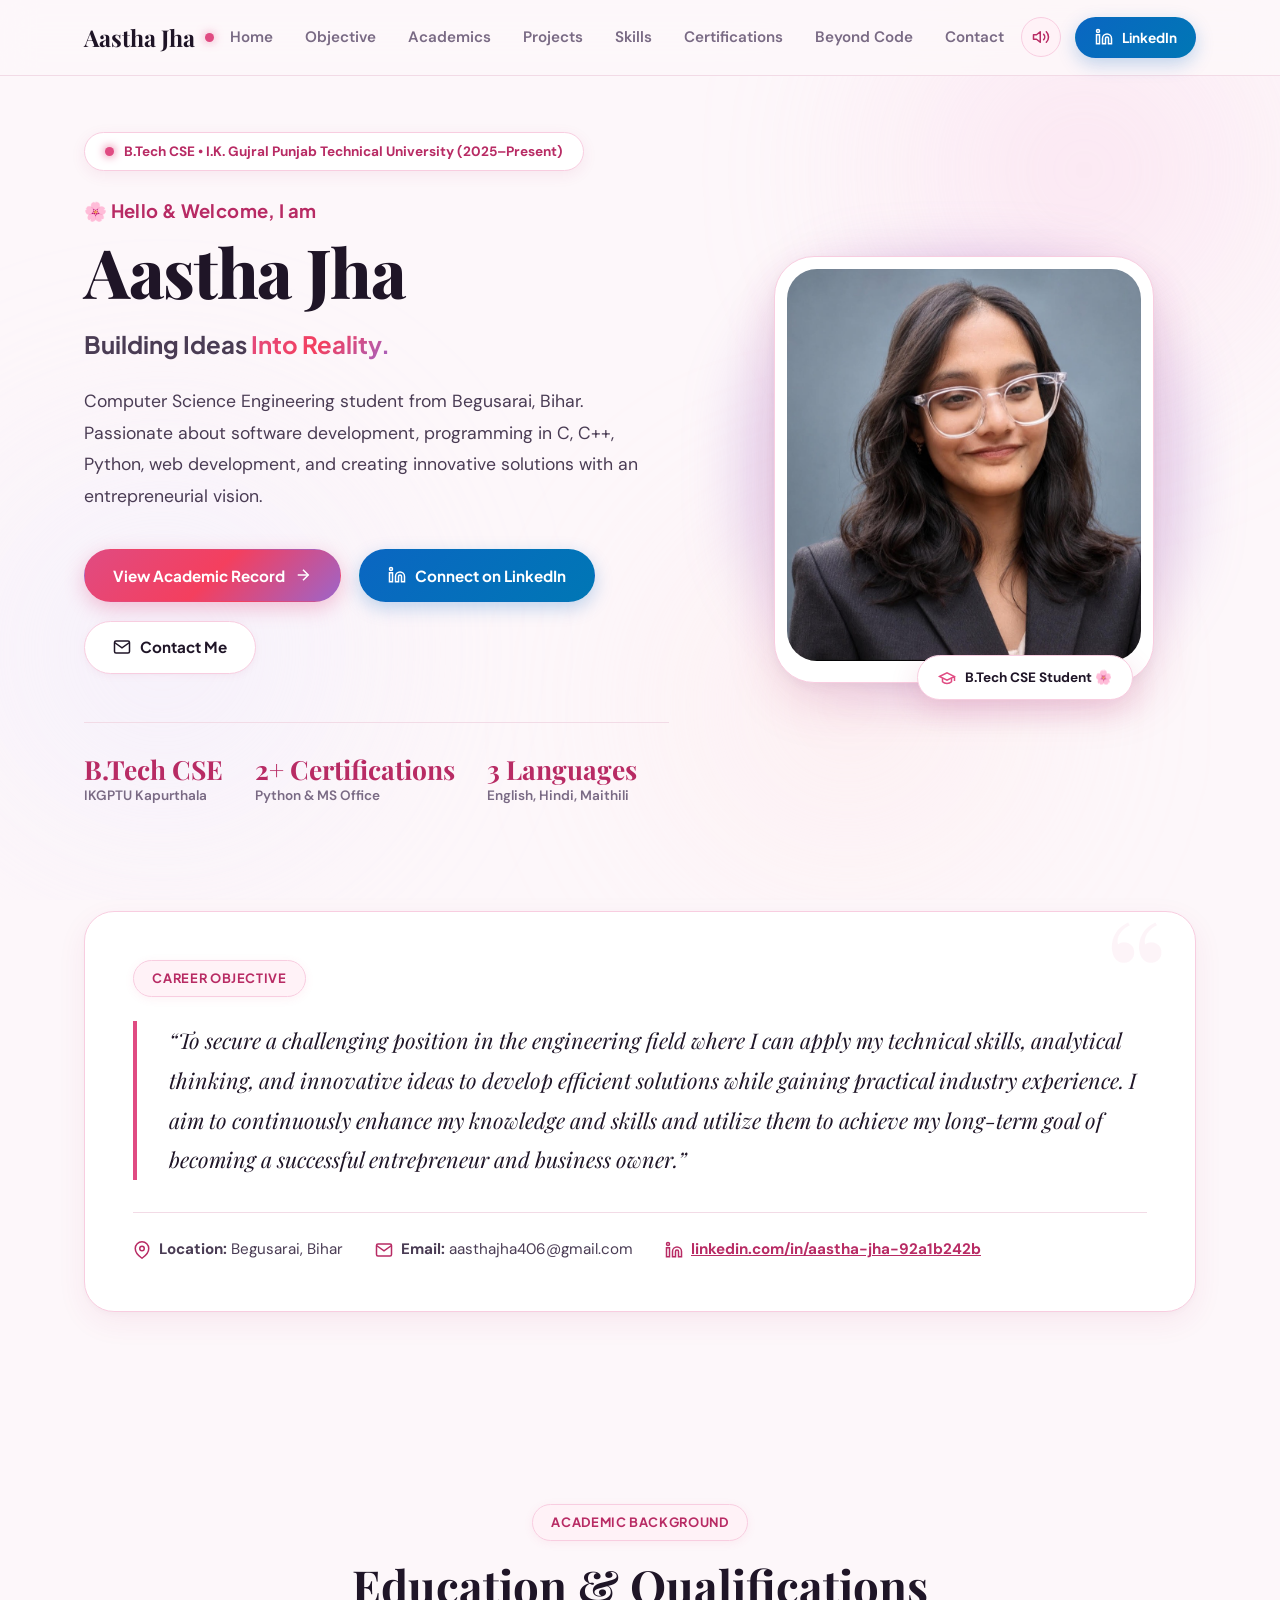
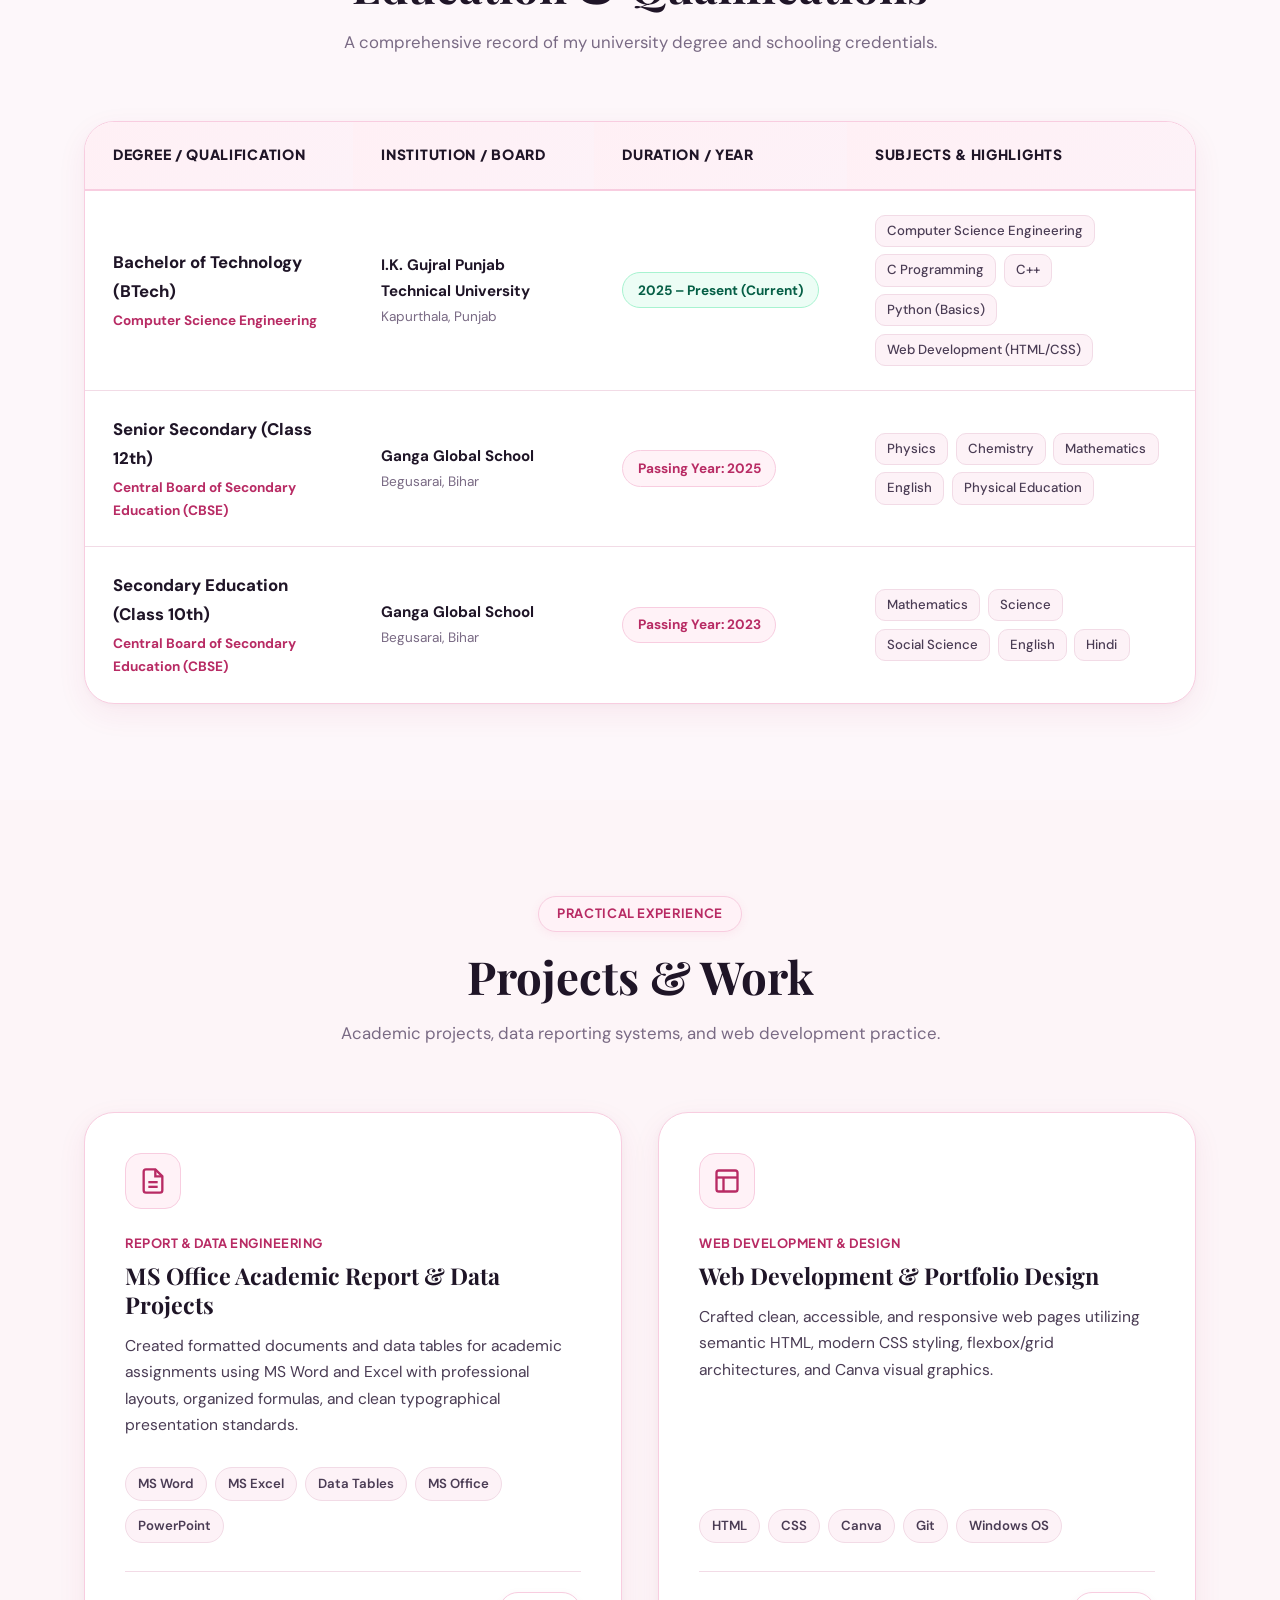
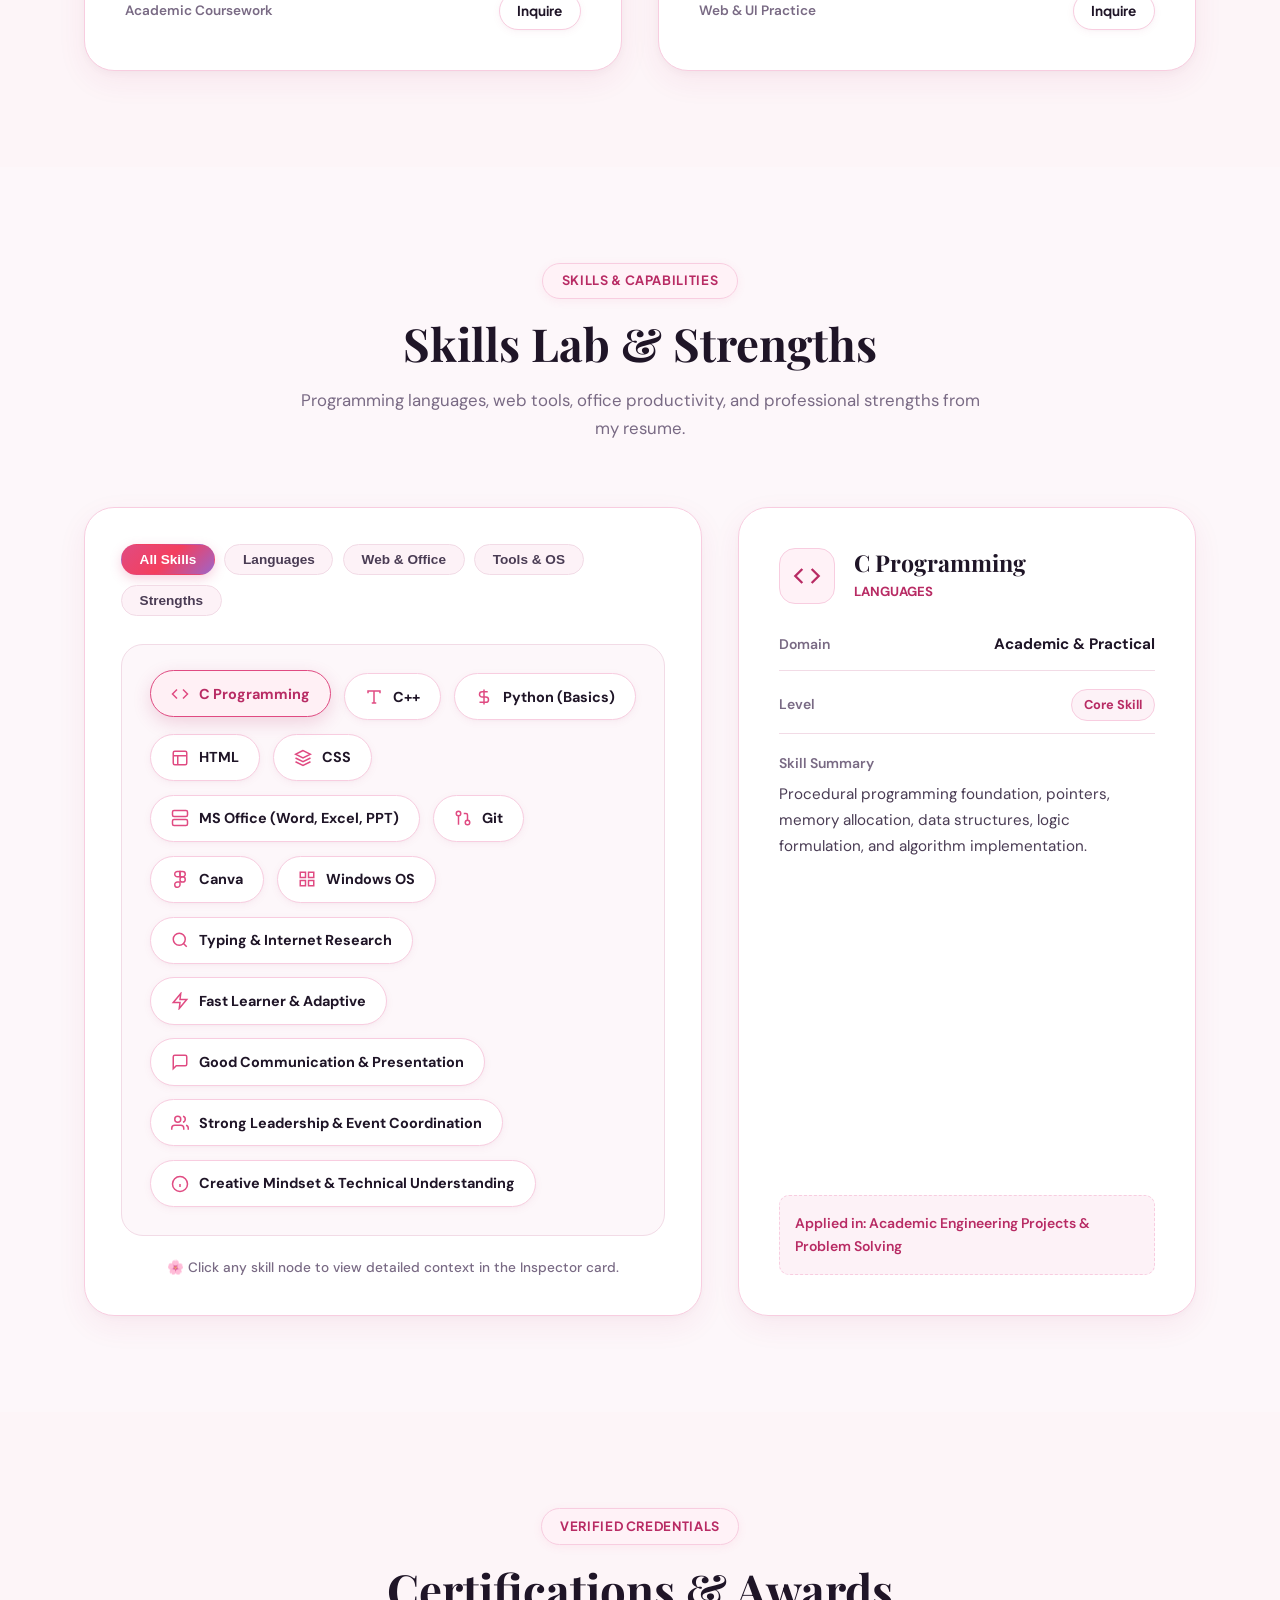
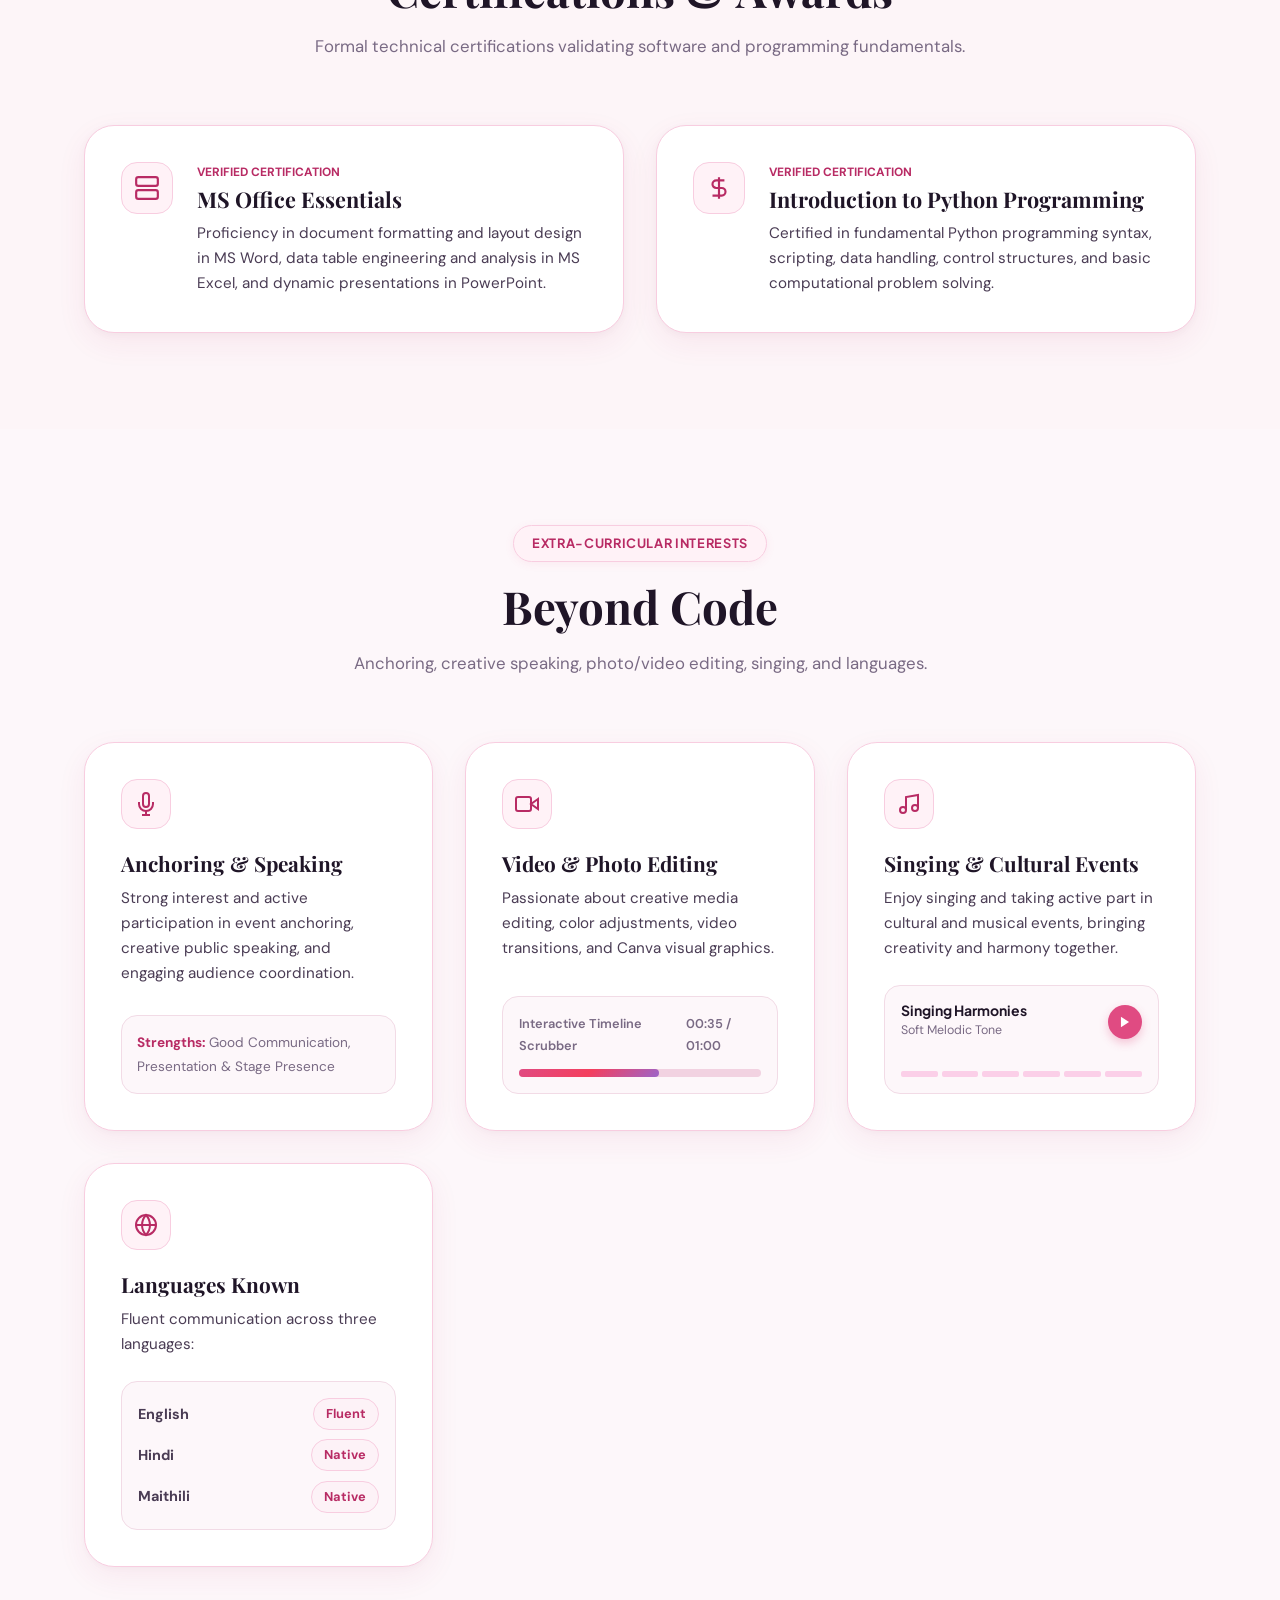
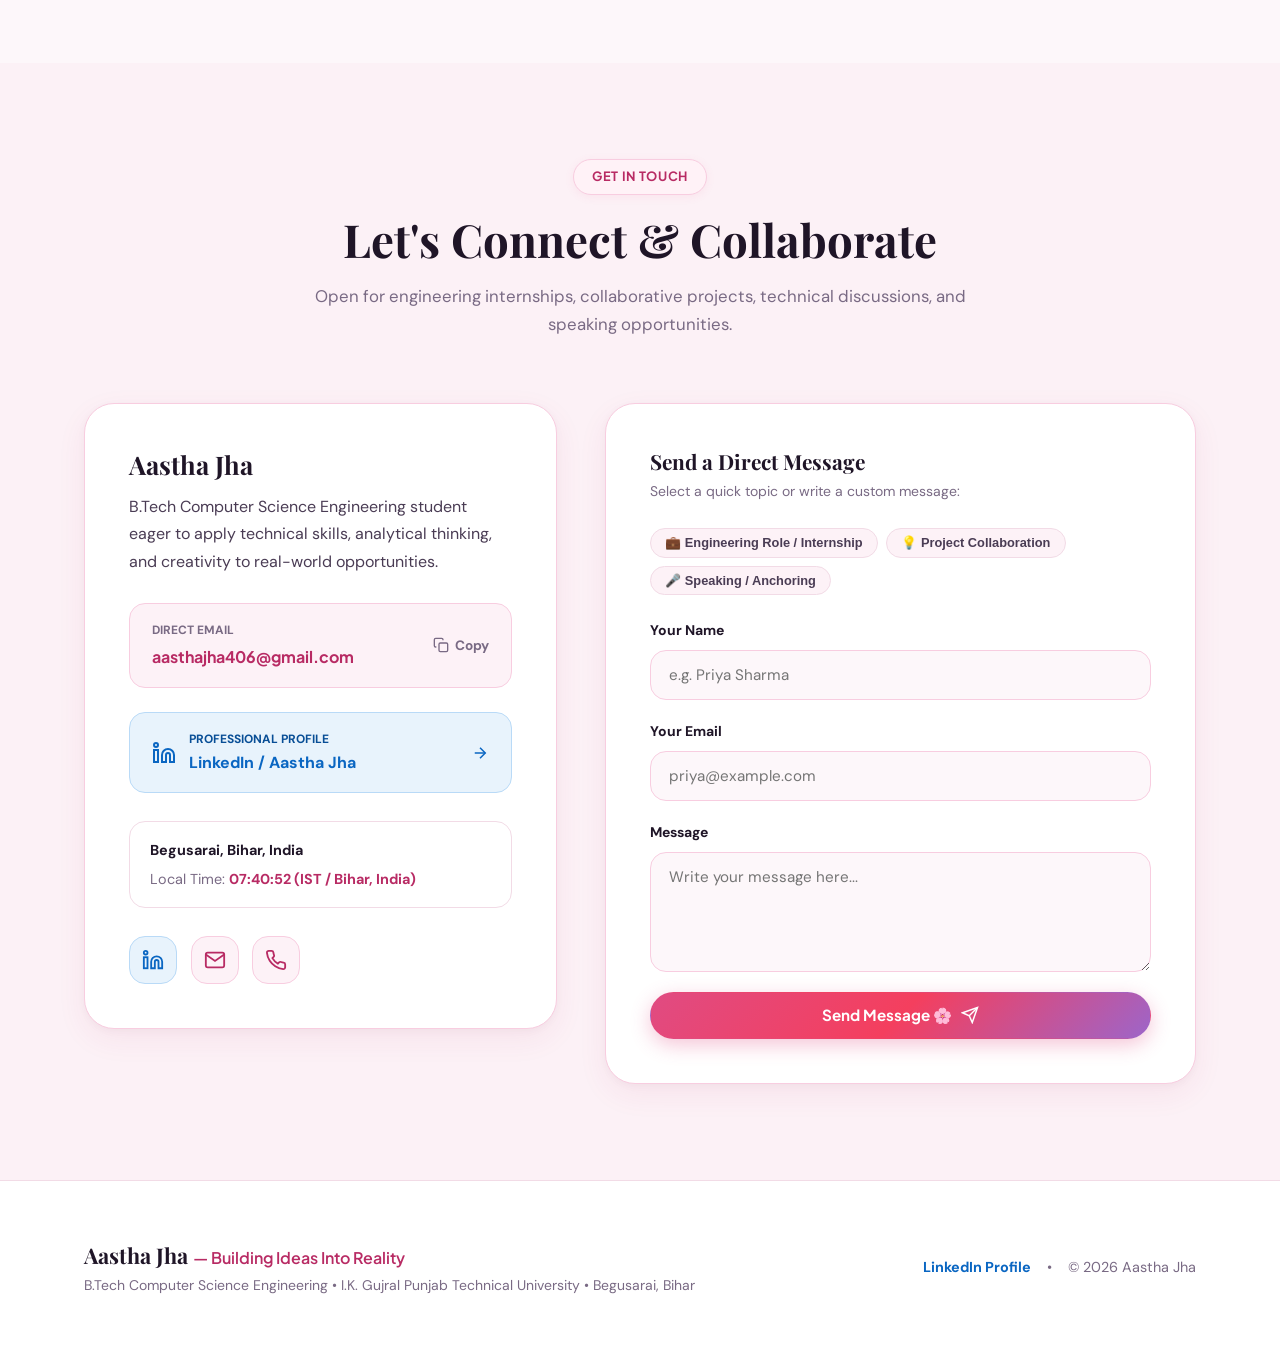
==== index.html @ e5ad4afc "Add files via upload" ====
<!DOCTYPE html>
<html lang="en">
<head>
  <meta charset="UTF-8">
  <meta name="viewport" content="width=device-width, initial-scale=1.0">
  <meta name="description" content="Aastha Jha — Building Ideas Into Reality. B.Tech Computer Science Engineering student at I.K. Gujral Punjab Technical University. Portfolio showcasing academic background, technical skills, projects, and creative activities.">
  <meta name="keywords" content="Aastha Jha, Portfolio, Computer Science Engineering, BTech, C, C++, Python, HTML, CSS, Begusarai, Bihar, IKGPTU">
  <meta name="author" content="Aastha Jha">
  <title>Aastha Jha — Building Ideas Into Reality</title>
  
  <!-- CSS Stylesheets -->
  <link rel="stylesheet" href="css/main.css">
  <link rel="stylesheet" href="css/components.css">
  <link rel="stylesheet" href="css/responsive.css">
  
  <!-- Favicon -->
  <link rel="icon" href="data:image/svg+xml,<svg xmlns='http://www.w3.org/2000/svg' viewBox='0 0 100 100'><text y='.9em' font-size='90'>🌸</text></svg>">
</head>
<body>

  <!-- Top Scroll Progress Indicator -->
  <div id="scroll-progress" aria-hidden="true"></div>

  <!-- Toast Notification Container -->
  <div class="toast-container" id="toast-container" aria-live="polite"></div>

  <!-- Soft Background Decorative Blobs -->
  <div class="soft-bg-decor" aria-hidden="true">
    <div class="decor-blob decor-blob-1"></div>
    <div class="decor-blob decor-blob-2"></div>
    <div class="decor-blob decor-blob-3"></div>
  </div>

  <!-- ==========================================================================
       HEADER & NAVIGATION BAR
       ========================================================================== -->
  <header class="navbar" id="navbar">
    <div class="container nav-container">
      <a href="#hero" class="nav-brand" aria-label="Aastha Jha Home">
        <span>Aastha Jha</span>
        <span class="brand-dot"></span>
      </a>

      <nav aria-label="Main Navigation">
        <ul class="nav-menu" id="nav-menu">
          <li><a href="#hero" class="nav-link">Home</a></li>
          <li><a href="#about" class="nav-link">Objective</a></li>
          <li><a href="#academics" class="nav-link">Academics</a></li>
          <li><a href="#projects" class="nav-link">Projects</a></li>
          <li><a href="#skills" class="nav-link">Skills</a></li>
          <li><a href="#certifications" class="nav-link">Certifications</a></li>
          <li><a href="#beyond" class="nav-link">Beyond Code</a></li>
          <li><a href="#contact" class="nav-link">Contact</a></li>
        </ul>
      </nav>

      <div class="nav-actions">
        <!-- Audio Synthesizer Toggle Button -->
        <button class="audio-toggle-btn" id="audio-toggle" title="Toggle Soft Melodic FX" aria-label="Toggle Sound Effects">
          <svg viewBox="0 0 24 24" fill="none" stroke-width="2" stroke-linecap="round" stroke-linejoin="round">
            <polygon points="11 5 6 9 2 9 2 15 6 15 11 19 11 5"></polygon>
            <path d="M19.07 4.93a10 10 0 0 1 0 14.14M15.54 8.46a5 5 0 0 1 0 7.07"></path>
          </svg>
        </button>

        <!-- LinkedIn Direct Link in Navbar -->
        <a href="https://www.linkedin.com/in/aastha-jha-92a1b242b" target="_blank" rel="noopener noreferrer" class="btn btn-linkedin" style="padding: 0.48rem 1.15rem; font-size: 0.85rem;">
          <svg viewBox="0 0 24 24" fill="none" stroke="currentColor" stroke-width="2"><path d="M16 8a6 6 0 0 1 6 6v7h-4v-7a2 2 0 0 0-2-2 2 2 0 0 0-2 2v7h-4v-7a6 6 0 0 1 6-6z"></path><rect x="2" y="9" width="4" height="12"></rect><circle cx="4" cy="4" r="2"></circle></svg>
          <span>LinkedIn</span>
        </a>

        <!-- Mobile Hamburger Button -->
        <button class="mobile-toggle" id="mobile-toggle" aria-label="Toggle Navigation Menu">
          <span></span>
          <span></span>
          <span></span>
        </button>
      </div>
    </div>
  </header>

  <main>
    <!-- ==========================================================================
         HERO SECTION (WITH PROFILE PICTURE & LINKEDIN)
         ========================================================================== -->
    <section class="hero-section" id="hero">
      <div class="container">
        <div class="hero-grid">
          
          <!-- Left Column: Content -->
          <div class="hero-content">
            <div class="hero-status-pill reveal">
              <span class="status-dot"></span>
              <span>B.Tech CSE &bull; I.K. Gujral Punjab Technical University (2025–Present)</span>
            </div>

            <div class="hero-greeting reveal reveal-delay-1">
              🌸 Hello &amp; Welcome, I am
            </div>

            <h1 class="hero-title reveal reveal-delay-2">
              Aastha Jha
            </h1>

            <div class="hero-subtitle reveal reveal-delay-2">
              Building Ideas <span class="gradient-text">Into Reality.</span>
            </div>

            <p class="hero-description reveal reveal-delay-3">
              Computer Science Engineering student from Begusarai, Bihar. Passionate about software development, programming in C, C++, Python, web development, and creating innovative solutions with an entrepreneurial vision.
            </p>

            <div class="hero-actions reveal reveal-delay-3">
              <a href="#academics" class="btn btn-primary">
                <span>View Academic Record</span>
                <svg viewBox="0 0 24 24" fill="none" stroke="currentColor" stroke-width="2"><line x1="5" y1="12" x2="19" y2="12"></line><polyline points="12 5 19 12 12 19"></polyline></svg>
              </a>

              <a href="https://www.linkedin.com/in/aastha-jha-92a1b242b" target="_blank" rel="noopener noreferrer" class="btn btn-linkedin">
                <svg viewBox="0 0 24 24" fill="none" stroke="currentColor" stroke-width="2"><path d="M16 8a6 6 0 0 1 6 6v7h-4v-7a2 2 0 0 0-2-2 2 2 0 0 0-2 2v7h-4v-7a6 6 0 0 1 6-6z"></path><rect x="2" y="9" width="4" height="12"></rect><circle cx="4" cy="4" r="2"></circle></svg>
                <span>Connect on LinkedIn</span>
              </a>

              <a href="#contact" class="btn btn-secondary">
                <svg viewBox="0 0 24 24" fill="none" stroke="currentColor" stroke-width="2"><path d="M4 4h16c1.1 0 2 .9 2 2v12c0 1.1-.9 2-2 2H4c-1.1 0-2-.9-2-2V6c0-1.1.9-2 2-2z"></path><polyline points="22,6 12,13 2,6"></polyline></svg>
                <span>Contact Me</span>
              </a>
            </div>

            <div class="hero-highlights reveal reveal-delay-3">
              <div class="highlight-item">
                <span class="highlight-val">B.Tech CSE</span>
                <span class="highlight-lbl">IKGPTU Kapurthala</span>
              </div>
              <div class="highlight-item">
                <span class="highlight-val">2+ Certifications</span>
                <span class="highlight-lbl">Python &amp; MS Office</span>
              </div>
              <div class="highlight-item">
                <span class="highlight-val">3 Languages</span>
                <span class="highlight-lbl">English, Hindi, Maithili</span>
              </div>
            </div>
          </div>

          <!-- Right Column: Profile Picture Frame -->
          <div class="hero-image-wrapper reveal reveal-delay-2">
            <div class="profile-frame">
              <img src="images/aastha.jpg" alt="Aastha Jha Portrait" class="profile-img" loading="eager">
              <div class="profile-badge-floating">
                <svg viewBox="0 0 24 24" fill="none" stroke="currentColor" stroke-width="2"><path d="M22 10v6M2 10l10-5 10 5-10 5z"></path><path d="M6 12v5c3 3 9 3 12 0v-5"></path></svg>
                <span>B.Tech CSE Student 🌸</span>
              </div>
            </div>
          </div>

        </div>
      </div>
    </section>

    <!-- ==========================================================================
         SECTION: CAREER OBJECTIVE
         ========================================================================== -->
    <section class="objective-section" id="about" style="padding-top: 1rem;">
      <div class="container">
        <div class="objective-card reveal">
          <div class="section-tag" style="margin-bottom: 1.5rem;">
            <span>Career Objective</span>
          </div>

          <blockquote class="objective-quote">
            “To secure a challenging position in the engineering field where I can apply my technical skills, analytical thinking, and innovative ideas to develop efficient solutions while gaining practical industry experience. I aim to continuously enhance my knowledge and skills and utilize them to achieve my long-term goal of becoming a successful entrepreneur and business owner.”
          </blockquote>

          <div class="objective-meta">
            <div class="meta-item">
              <svg viewBox="0 0 24 24" fill="none" stroke="currentColor" stroke-width="2"><path d="M21 10c0 7-9 13-9 13s-9-6-9-13a9 9 0 0 1 18 0z"></path><circle cx="12" cy="10" r="3"></circle></svg>
              <span><strong>Location:</strong> Begusarai, Bihar</span>
            </div>
            <div class="meta-item">
              <svg viewBox="0 0 24 24" fill="none" stroke="currentColor" stroke-width="2"><path d="M4 4h16c1.1 0 2 .9 2 2v12c0 1.1-.9 2-2 2H4c-1.1 0-2-.9-2-2V6c0-1.1.9-2 2-2z"></path><polyline points="22,6 12,13 2,6"></polyline></svg>
              <span><strong>Email:</strong> aasthajha406@gmail.com</span>
            </div>
            <div class="meta-item">
              <svg viewBox="0 0 24 24" fill="none" stroke="currentColor" stroke-width="2"><path d="M16 8a6 6 0 0 1 6 6v7h-4v-7a2 2 0 0 0-2-2 2 2 0 0 0-2 2v7h-4v-7a6 6 0 0 1 6-6z"></path><rect x="2" y="9" width="4" height="12"></rect><circle cx="4" cy="4" r="2"></circle></svg>
              <a href="https://www.linkedin.com/in/aastha-jha-92a1b242b" target="_blank" rel="noopener noreferrer" style="color: var(--accent-pink-dark); font-weight: 700; text-decoration: underline;">linkedin.com/in/aastha-jha-92a1b242b</a>
            </div>
          </div>
        </div>
      </div>
    </section>

    <!-- ==========================================================================
         SECTION: ACADEMIC DETAILS (STRUCTURED TABLE FORMAT)
         ========================================================================== -->
    <section class="academics-section" id="academics">
      <div class="container">
        
        <div class="section-header reveal">
          <div class="section-tag">
            <span>Academic Background</span>
          </div>
          <h2 class="section-title">Education &amp; Qualifications</h2>
          <p class="section-subtitle">
            A comprehensive record of my university degree and schooling credentials.
          </p>
        </div>

        <div class="academic-table-card reveal">
          <div class="table-responsive-wrapper">
            <table class="academic-table">
              <thead>
                <tr>
                  <th>Degree / Qualification</th>
                  <th>Institution / Board</th>
                  <th>Duration / Year</th>
                  <th>Subjects &amp; Highlights</th>
                </tr>
              </thead>
              <tbody>
                <!-- Row 1: BTech CSE -->
                <tr>
                  <td>
                    <div class="course-title">Bachelor of Technology (BTech)</div>
                    <div class="course-sub">Computer Science Engineering</div>
                  </td>
                  <td>
                    <div class="inst-name">I.K. Gujral Punjab Technical University</div>
                    <div class="inst-loc">Kapurthala, Punjab</div>
                  </td>
                  <td>
                    <span class="badge-year badge-current">2025 – Present (Current)</span>
                  </td>
                  <td>
                    <div class="subject-pills">
                      <span class="sub-pill">Computer Science Engineering</span>
                      <span class="sub-pill">C Programming</span>
                      <span class="sub-pill">C++</span>
                      <span class="sub-pill">Python (Basics)</span>
                      <span class="sub-pill">Web Development (HTML/CSS)</span>
                    </div>
                  </td>
                </tr>

                <!-- Row 2: Class 12th CBSE -->
                <tr>
                  <td>
                    <div class="course-title">Senior Secondary (Class 12th)</div>
                    <div class="course-sub">Central Board of Secondary Education (CBSE)</div>
                  </td>
                  <td>
                    <div class="inst-name">Ganga Global School</div>
                    <div class="inst-loc">Begusarai, Bihar</div>
                  </td>
                  <td>
                    <span class="badge-year">Passing Year: 2025</span>
                  </td>
                  <td>
                    <div class="subject-pills">
                      <span class="sub-pill">Physics</span>
                      <span class="sub-pill">Chemistry</span>
                      <span class="sub-pill">Mathematics</span>
                      <span class="sub-pill">English</span>
                      <span class="sub-pill">Physical Education</span>
                    </div>
                  </td>
                </tr>

                <!-- Row 3: Class 10th CBSE -->
                <tr>
                  <td>
                    <div class="course-title">Secondary Education (Class 10th)</div>
                    <div class="course-sub">Central Board of Secondary Education (CBSE)</div>
                  </td>
                  <td>
                    <div class="inst-name">Ganga Global School</div>
                    <div class="inst-loc">Begusarai, Bihar</div>
                  </td>
                  <td>
                    <span class="badge-year">Passing Year: 2023</span>
                  </td>
                  <td>
                    <div class="subject-pills">
                      <span class="sub-pill">Mathematics</span>
                      <span class="sub-pill">Science</span>
                      <span class="sub-pill">Social Science</span>
                      <span class="sub-pill">English</span>
                      <span class="sub-pill">Hindi</span>
                    </div>
                  </td>
                </tr>
              </tbody>
            </table>
          </div>
        </div>

      </div>
    </section>

    <!-- ==========================================================================
         SECTION: PROJECTS & EXPERIENCES
         ========================================================================== -->
    <section class="projects-section" id="projects" style="background: #fdf5f8;">
      <div class="container">

        <div class="section-header reveal">
          <div class="section-tag">
            <span>Practical Experience</span>
          </div>
          <h2 class="section-title">Projects &amp; Work</h2>
          <p class="section-subtitle">
            Academic projects, data reporting systems, and web development practice.
          </p>
        </div>

        <div class="projects-grid">

          <!-- Project 1: MS Office Based Report Projects -->
          <div class="project-card reveal">
            <div class="project-icon-box">
              <svg viewBox="0 0 24 24" fill="none" stroke="currentColor" stroke-width="2"><path d="M14 2H6a2 2 0 0 0-2 2v16a2 2 0 0 0 2 2h12a2 2 0 0 0 2-2V8z"></path><polyline points="14 2 14 8 20 8"></polyline><line x1="16" y1="13" x2="8" y2="13"></line><line x1="16" y1="17" x2="8" y2="17"></line></svg>
            </div>
            <div class="project-category">Report &amp; Data Engineering</div>
            <h3 class="project-title">MS Office Academic Report &amp; Data Projects</h3>
            <p class="project-desc">
              Created formatted documents and data tables for academic assignments using MS Word and Excel with professional layouts, organized formulas, and clean typographical presentation standards.
            </p>

            <div class="project-techs">
              <span class="tech-tag">MS Word</span>
              <span class="tech-tag">MS Excel</span>
              <span class="tech-tag">Data Tables</span>
              <span class="tech-tag">MS Office</span>
              <span class="tech-tag">PowerPoint</span>
            </div>

            <div style="display: flex; justify-content: space-between; align-items: center; padding-top: 1.25rem; border-top: 1px solid var(--border-light);">
              <span style="font-size: 0.85rem; color: var(--text-muted); font-weight: 600;">Academic Coursework</span>
              <a href="#contact" class="btn btn-secondary" style="padding: 0.4rem 1.1rem; font-size: 0.85rem;">Inquire</a>
            </div>
          </div>

          <!-- Project 2: Web Development & Layouts -->
          <div class="project-card reveal reveal-delay-1">
            <div class="project-icon-box">
              <svg viewBox="0 0 24 24" fill="none" stroke="currentColor" stroke-width="2"><rect x="3" y="3" width="18" height="18" rx="2"/><path d="M3 9h18"/><path d="M9 21V9"/></svg>
            </div>
            <div class="project-category">Web Development &amp; Design</div>
            <h3 class="project-title">Web Development &amp; Portfolio Design</h3>
            <p class="project-desc">
              Crafted clean, accessible, and responsive web pages utilizing semantic HTML, modern CSS styling, flexbox/grid architectures, and Canva visual graphics.
            </p>

            <div class="project-techs">
              <span class="tech-tag">HTML</span>
              <span class="tech-tag">CSS</span>
              <span class="tech-tag">Canva</span>
              <span class="tech-tag">Git</span>
              <span class="tech-tag">Windows OS</span>
            </div>

            <div style="display: flex; justify-content: space-between; align-items: center; padding-top: 1.25rem; border-top: 1px solid var(--border-light);">
              <span style="font-size: 0.85rem; color: var(--text-muted); font-weight: 600;">Web &amp; UI Practice</span>
              <a href="#contact" class="btn btn-secondary" style="padding: 0.4rem 1.1rem; font-size: 0.85rem;">Inquire</a>
            </div>
          </div>

        </div>

      </div>
    </section>

    <!-- ==========================================================================
         SECTION: SKILLS LAB & TECH ECOSYSTEM
         ========================================================================== -->
    <section class="skills-section" id="skills">
      <div class="container">

        <div class="section-header reveal">
          <div class="section-tag">
            <span>Skills &amp; Capabilities</span>
          </div>
          <h2 class="section-title">Skills Lab &amp; Strengths</h2>
          <p class="section-subtitle">
            Programming languages, web tools, office productivity, and professional strengths from my resume.
          </p>
        </div>

        <div class="skills-lab-container">
          
          <!-- Interactive Skill Cloud -->
          <div class="skills-arena-card reveal">
            <div class="skill-category-tabs">
              <button class="skill-tab-btn active" data-category="all">All Skills</button>
              <button class="skill-tab-btn" data-category="languages">Languages</button>
              <button class="skill-tab-btn" data-category="web">Web &amp; Office</button>
              <button class="skill-tab-btn" data-category="tools">Tools &amp; OS</button>
              <button class="skill-tab-btn" data-category="strengths">Strengths</button>
            </div>

            <div class="skills-nodes-cloud" id="skills-cloud">
              <!-- Rendered dynamically by skills-lab.js -->
            </div>
            
            <p style="font-size: 0.85rem; color: var(--text-muted); text-align: center; margin-top: 1.25rem; font-weight: 500;">
              🌸 Click any skill node to view detailed context in the Inspector card.
            </p>
          </div>

          <!-- Dynamic Skill Matrix Inspector -->
          <div class="skills-inspector-card reveal reveal-delay-1" id="skills-inspector">
            <div>
              <div class="inspector-header">
                <div class="inspector-icon-box" id="inspector-icon">
                  <svg viewBox="0 0 24 24" fill="none" stroke="currentColor" stroke-width="2"><path d="M16 18l6-6-6-6"/><path d="M8 6l-6 6 6 6"/></svg>
                </div>
                <div class="inspector-title-area">
                  <h3 id="inspector-title">C Programming</h3>
                  <p id="inspector-category">LANGUAGES</p>
                </div>
              </div>

              <div class="inspector-body">
                <div class="inspector-stat-row">
                  <span class="inspector-label">Domain</span>
                  <span class="inspector-value" id="inspector-domain">Academic &amp; Practical</span>
                </div>
                <div class="inspector-stat-row">
                  <span class="inspector-label">Level</span>
                  <span class="proficiency-pill" id="inspector-level">Core Skill</span>
                </div>
                <div>
                  <span class="inspector-label" style="display: block; margin-bottom: 0.4rem;">Skill Summary</span>
                  <p class="inspector-summary" id="inspector-summary">
                    Procedural programming foundation, pointers, memory allocation, data structures, logic formulation, and algorithm implementation.
                  </p>
                </div>
              </div>
            </div>

            <div class="inspector-projects" id="inspector-projects">
              Applied in: Academic Engineering Projects &amp; Problem Solving
            </div>
          </div>

        </div>

      </div>
    </section>

    <!-- ==========================================================================
         SECTION: CERTIFICATIONS & AWARDS
         ========================================================================== -->
    <section class="certifications-section" id="certifications" style="background: #fdf5f8;">
      <div class="container">
        
        <div class="section-header reveal">
          <div class="section-tag">
            <span>Verified Credentials</span>
          </div>
          <h2 class="section-title">Certifications &amp; Awards</h2>
          <p class="section-subtitle">
            Formal technical certifications validating software and programming fundamentals.
          </p>
        </div>

        <div class="cert-grid">
          
          <!-- Cert 1: MS Office Essentials -->
          <div class="cert-card reveal">
            <div class="cert-icon-wrap">
              <svg viewBox="0 0 24 24" fill="none" stroke="currentColor" stroke-width="2"><rect x="2" y="2" width="20" height="8" rx="2"/><rect x="2" y="14" width="20" height="8" rx="2"/><line x1="6" y1="6" x2="6.01" y2="6"/><line x1="6" y1="18" x2="6.01" y2="18"/></svg>
            </div>
            <div>
              <div style="font-size: 0.75rem; color: var(--accent-pink-dark); font-weight: 700; text-transform: uppercase; margin-bottom: 0.25rem;">Verified Certification</div>
              <h3 style="font-size: 1.35rem; margin-bottom: 0.5rem; color: var(--text-dark);">MS Office Essentials</h3>
              <p style="font-size: 0.95rem; color: var(--text-body); line-height: 1.65;">
                Proficiency in document formatting and layout design in MS Word, data table engineering and analysis in MS Excel, and dynamic presentations in PowerPoint.
              </p>
            </div>
          </div>

          <!-- Cert 2: Intro to Python Programming -->
          <div class="cert-card reveal reveal-delay-1">
            <div class="cert-icon-wrap">
              <svg viewBox="0 0 24 24" fill="none" stroke="currentColor" stroke-width="2"><path d="M12 2v20M17 5H9.5a3.5 3.5 0 0 0 0 7h5a3.5 3.5 0 0 1 0 7H6"/></svg>
            </div>
            <div>
              <div style="font-size: 0.75rem; color: var(--accent-pink-dark); font-weight: 700; text-transform: uppercase; margin-bottom: 0.25rem;">Verified Certification</div>
              <h3 style="font-size: 1.35rem; margin-bottom: 0.5rem; color: var(--text-dark);">Introduction to Python Programming</h3>
              <p style="font-size: 0.95rem; color: var(--text-body); line-height: 1.65;">
                Certified in fundamental Python programming syntax, scripting, data handling, control structures, and basic computational problem solving.
              </p>
            </div>
          </div>

        </div>

      </div>
    </section>

    <!-- ==========================================================================
         SECTION: BEYOND CODE (EXTRA-CURRICULAR ACTIVITIES & LANGUAGES)
         ========================================================================== -->
    <section class="beyond-section" id="beyond">
      <div class="container">

        <div class="section-header reveal">
          <div class="section-tag">
            <span>Extra-Curricular Interests</span>
          </div>
          <h2 class="section-title">Beyond Code</h2>
          <p class="section-subtitle">
            Anchoring, creative speaking, photo/video editing, singing, and languages.
          </p>
        </div>

        <div class="beyond-grid">

          <!-- Activity 1: Anchoring & Creative Speaking -->
          <div class="beyond-card reveal">
            <div class="beyond-icon-wrap">
              <svg viewBox="0 0 24 24" fill="none" stroke="currentColor" stroke-width="2"><path d="M12 1a3 3 0 0 0-3 3v8a3 3 0 0 0 6 0V4a3 3 0 0 0-3-3z"></path><path d="M19 10v2a7 7 0 0 1-14 0v-2"></path><line x1="12" y1="19" x2="12" y2="23"></line><line x1="8" y1="23" x2="16" y2="23"></line></svg>
            </div>
            <h3 class="beyond-title">Anchoring &amp; Speaking</h3>
            <p class="beyond-desc">
              Strong interest and active participation in event anchoring, creative public speaking, and engaging audience coordination.
            </p>

            <div style="background: #fdf7fa; border: 1px solid var(--border-light); border-radius: var(--radius-md); padding: 0.95rem; font-size: 0.85rem; color: var(--text-muted);">
              <span style="font-weight: 700; color: var(--accent-pink-dark);">Strengths:</span> Good Communication, Presentation &amp; Stage Presence
            </div>
          </div>

          <!-- Activity 2: Video & Photo Editing -->
          <div class="beyond-card reveal reveal-delay-1">
            <div class="beyond-icon-wrap">
              <svg viewBox="0 0 24 24" fill="none" stroke="currentColor" stroke-width="2"><polygon points="23 7 16 12 23 17 23 7"></polygon><rect x="1" y="5" width="15" height="14" rx="2" ry="2"></rect></svg>
            </div>
            <h3 class="beyond-title">Video &amp; Photo Editing</h3>
            <p class="beyond-desc">
              Passionate about creative media editing, color adjustments, video transitions, and Canva visual graphics.
            </p>

            <div class="media-showcase-widget">
              <div style="display: flex; justify-content: space-between; font-size: 0.8rem; color: var(--text-muted); font-weight: 600;">
                <span>Interactive Timeline Scrubber</span>
                <span id="media-timestamp">00:35 / 01:00</span>
              </div>
              <div class="media-timeline-bar" id="media-scrubber" title="Click to scrub timeline">
                <div class="media-timeline-fill" id="media-scrubber-fill" style="width: 58%;"></div>
              </div>
            </div>
          </div>

          <!-- Activity 3: Singing & Cultural Activities -->
          <div class="beyond-card reveal reveal-delay-2">
            <div class="beyond-icon-wrap">
              <svg viewBox="0 0 24 24" fill="none" stroke="currentColor" stroke-width="2"><path d="M9 18V5l12-2v13"></path><circle cx="6" cy="18" r="3"></circle><circle cx="18" cy="16" r="3"></circle></svg>
            </div>
            <h3 class="beyond-title">Singing &amp; Cultural Events</h3>
            <p class="beyond-desc">
              Enjoy singing and taking active part in cultural and musical events, bringing creativity and harmony together.
            </p>

            <div class="audio-player-widget">
              <div class="player-header">
                <div class="track-info">
                  <h5 id="current-track-title">Singing Harmonies</h5>
                  <p>Soft Melodic Tone</p>
                </div>
                <button class="play-pause-btn" id="play-ambient-btn" aria-label="Play or Pause Melody">
                  <svg viewBox="0 0 24 24" width="14" height="14"><polygon points="5 3 19 12 5 21 5 3" fill="currentColor"/></svg>
                </button>
              </div>

              <div class="visualizer-bars" id="visualizer-bars">
                <div class="v-bar"></div>
                <div class="v-bar"></div>
                <div class="v-bar"></div>
                <div class="v-bar"></div>
                <div class="v-bar"></div>
                <div class="v-bar"></div>
              </div>
            </div>
          </div>

          <!-- Activity 4: Languages Known -->
          <div class="beyond-card reveal reveal-delay-3">
            <div class="beyond-icon-wrap">
              <svg viewBox="0 0 24 24" fill="none" stroke="currentColor" stroke-width="2"><circle cx="12" cy="12" r="10"></circle><line x1="2" y1="12" x2="22" y2="12"></line><path d="M12 2a15.3 15.3 0 0 1 4 10 15.3 15.3 0 0 1-4 10 15.3 15.3 0 0 1-4-10 15.3 15.3 0 0 1 4-10z"></path></svg>
            </div>
            <h3 class="beyond-title">Languages Known</h3>
            <p class="beyond-desc">
              Fluent communication across three languages:
            </p>

            <div style="display: flex; flex-direction: column; gap: 0.6rem; background: #fdf7fa; border: 1px solid var(--border-light); border-radius: var(--radius-md); padding: 1rem;">
              <div style="display: flex; justify-content: space-between; align-items: center;">
                <span style="font-weight: 700; font-size: 0.9rem;">English</span>
                <span class="proficiency-pill">Fluent</span>
              </div>
              <div style="display: flex; justify-content: space-between; align-items: center;">
                <span style="font-weight: 700; font-size: 0.9rem;">Hindi</span>
                <span class="proficiency-pill">Native</span>
              </div>
              <div style="display: flex; justify-content: space-between; align-items: center;">
                <span style="font-weight: 700; font-size: 0.9rem;">Maithili</span>
                <span class="proficiency-pill">Native</span>
              </div>
            </div>
          </div>

        </div>

      </div>
    </section>

    <!-- ==========================================================================
         SECTION: CONTACT & CONNECT
         ========================================================================== -->
    <section class="contact-section" id="contact" style="background: #fcf1f6;">
      <div class="container">

        <div class="section-header reveal">
          <div class="section-tag">
            <span>Get in Touch</span>
          </div>
          <h2 class="section-title">Let's Connect &amp; Collaborate</h2>
          <p class="section-subtitle">
            Open for engineering internships, collaborative projects, technical discussions, and speaking opportunities.
          </p>
        </div>

        <div class="contact-wrapper">
          
          <!-- Contact Info & Direct Links -->
          <div class="contact-info-card reveal">
            <h3 style="font-size: 1.6rem; margin-bottom: 0.85rem; color: var(--text-dark);">Aastha Jha</h3>
            <p style="color: var(--text-body); line-height: 1.7; margin-bottom: 1.75rem;">
              B.Tech Computer Science Engineering student eager to apply technical skills, analytical thinking, and creativity to real-world opportunities.
            </p>

            <!-- 1-Click Copy Email Box -->
            <div class="email-copy-box" id="copy-email-btn" title="Click to copy email address">
              <div>
                <div style="font-size: 0.75rem; color: var(--text-muted); text-transform: uppercase; margin-bottom: 0.15rem; font-weight: 700;">Direct Email</div>
                <span class="email-address">aasthajha406@gmail.com</span>
              </div>
              <span class="copy-indicator">
                <svg viewBox="0 0 24 24" fill="none" stroke="currentColor" stroke-width="2"><rect x="9" y="9" width="13" height="13" rx="2" ry="2"></rect><path d="M5 15H4a2 2 0 0 1-2-2V4a2 2 0 0 1 2-2h9a2 2 0 0 1 2 2v1"></path></svg>
                Copy
              </span>
            </div>

            <!-- LinkedIn Card Link -->
            <a href="https://www.linkedin.com/in/aastha-jha-92a1b242b" target="_blank" rel="noopener noreferrer" style="display: flex; align-items: center; justify-content: space-between; background: #e8f3fc; border: 1.5px solid #b9daf7; padding: 1rem 1.35rem; border-radius: var(--radius-md); margin-bottom: 1.75rem; color: #0a66c2; text-decoration: none; transition: all 0.2s ease;">
              <div style="display: flex; align-items: center; gap: 0.85rem;">
                <svg viewBox="0 0 24 24" width="24" height="24" fill="none" stroke="currentColor" stroke-width="2"><path d="M16 8a6 6 0 0 1 6 6v7h-4v-7a2 2 0 0 0-2-2 2 2 0 0 0-2 2v7h-4v-7a6 6 0 0 1 6-6z"></path><rect x="2" y="9" width="4" height="12"></rect><circle cx="4" cy="4" r="2"></circle></svg>
                <div>
                  <div style="font-size: 0.75rem; color: #084e96; text-transform: uppercase; font-weight: 700;">Professional Profile</div>
                  <strong style="font-size: 1rem;">LinkedIn / Aastha Jha</strong>
                </div>
              </div>
              <svg viewBox="0 0 24 24" width="18" height="18" fill="none" stroke="currentColor" stroke-width="2"><line x1="5" y1="12" x2="19" y2="12"></line><polyline points="12 5 19 12 12 19"></polyline></svg>
            </a>

            <!-- Location & Time -->
            <div style="background: #ffffff; border: 1px solid var(--border-light); border-radius: var(--radius-md); padding: 1rem 1.25rem; margin-bottom: 1.75rem; font-size: 0.9rem;">
              <div style="color: var(--text-dark); font-weight: 700; margin-bottom: 0.25rem;">Begusarai, Bihar, India</div>
              <div style="color: var(--text-muted);">Local Time: <span id="live-clock" style="font-weight: 700; color: var(--accent-pink-dark);">--:--:--</span></div>
            </div>

            <!-- Social Links Row -->
            <div class="social-links-row">
              <a href="https://www.linkedin.com/in/aastha-jha-92a1b242b" target="_blank" rel="noopener noreferrer" class="social-btn linkedin-btn" aria-label="LinkedIn Profile" title="LinkedIn">
                <svg viewBox="0 0 24 24" fill="none" stroke="currentColor" stroke-width="2"><path d="M16 8a6 6 0 0 1 6 6v7h-4v-7a2 2 0 0 0-2-2 2 2 0 0 0-2 2v7h-4v-7a6 6 0 0 1 6-6z"></path><rect x="2" y="9" width="4" height="12"></rect><circle cx="4" cy="4" r="2"></circle></svg>
              </a>
              <a href="mailto:aasthajha406@gmail.com" class="social-btn" aria-label="Send Direct Email" title="Send Email">
                <svg viewBox="0 0 24 24" fill="none" stroke="currentColor" stroke-width="2"><path d="M4 4h16c1.1 0 2 .9 2 2v12c0 1.1-.9 2-2 2H4c-1.1 0-2-.9-2-2V6c0-1.1.9-2 2-2z"></path><polyline points="22,6 12,13 2,6"></polyline></svg>
              </a>
              <a href="tel:620013XXXX" class="social-btn" aria-label="Phone" title="Phone: 620013XXXX">
                <svg viewBox="0 0 24 24" fill="none" stroke="currentColor" stroke-width="2"><path d="M22 16.92v3a2 2 0 0 1-2.18 2 19.79 19.79 0 0 1-8.63-3.07 19.5 19.5 0 0 1-6-6 19.79 19.79 0 0 1-3.07-8.67A2 2 0 0 1 4.11 2h3a2 2 0 0 1 2 1.72 12.84 12.84 0 0 0 .7 2.81 2 2 0 0 1-.45 2.11L8.09 9.91a16 16 0 0 0 6 6l1.27-1.27a2 2 0 0 1 2.11-.45 12.84 12.84 0 0 0 2.81.7A2 2 0 0 1 22 16.92z"></path></svg>
              </a>
            </div>

          </div>

          <!-- Interactive Message Composer -->
          <div class="contact-form-card reveal reveal-delay-1">
            <div style="margin-bottom: 1.5rem;">
              <h4 style="font-size: 1.3rem; margin-bottom: 0.4rem; color: var(--text-dark);">Send a Direct Message</h4>
              <p style="font-size: 0.875rem; color: var(--text-muted);">Select a quick topic or write a custom message:</p>
            </div>

            <!-- Quick Prompt Pills -->
            <div class="quick-prompts">
              <button type="button" class="prompt-chip" data-text="Hi Aastha, I would like to discuss an engineering opportunity or internship with you.">💼 Engineering Role / Internship</button>
              <button type="button" class="prompt-chip" data-text="Hi Aastha, let's collaborate on a software or web project!">💡 Project Collaboration</button>
              <button type="button" class="prompt-chip" data-text="Hi Aastha, would love to connect for an anchoring or speaking event.">🎤 Speaking / Anchoring</button>
            </div>

            <form class="contact-form" id="contact-form">
              <div class="form-group">
                <label for="contact-name" class="form-label">Your Name</label>
                <input type="text" id="contact-name" class="form-input" placeholder="e.g. Priya Sharma" required>
              </div>

              <div class="form-group">
                <label for="contact-email" class="form-label">Your Email</label>
                <input type="email" id="contact-email" class="form-input" placeholder="priya@example.com" required>
              </div>

              <div class="form-group">
                <label for="contact-message" class="form-label">Message</label>
                <textarea id="contact-message" class="form-textarea" placeholder="Write your message here..." required></textarea>
              </div>

              <button type="submit" class="btn btn-primary" style="width: 100%;">
                <span>Send Message 🌸</span>
                <svg viewBox="0 0 24 24" fill="none" stroke="currentColor" stroke-width="2"><line x1="22" y1="2" x2="11" y2="13"></line><polygon points="22 2 15 22 11 13 2 9 22 2"></polygon></svg>
              </button>

              <div class="form-success-alert" id="form-success-alert" role="alert"></div>
            </form>
          </div>

        </div>

      </div>
    </section>
  </main>

  <!-- ==========================================================================
       SITE FOOTER
       ========================================================================== -->
  <footer class="site-footer">
    <div class="container footer-content">
      <div class="footer-brand">
        <div class="footer-logo">
          Aastha Jha <span style="color: var(--accent-pink-dark); font-size: 1rem; font-family: var(--font-sans); font-weight: 600;">— Building Ideas Into Reality</span>
        </div>
        <div class="footer-copy">
          B.Tech Computer Science Engineering &bull; I.K. Gujral Punjab Technical University &bull; Begusarai, Bihar
        </div>
      </div>

      <div style="font-size: 0.9rem; color: var(--text-muted); display: flex; align-items: center; gap: 1rem;">
        <a href="https://www.linkedin.com/in/aastha-jha-92a1b242b" target="_blank" rel="noopener noreferrer" style="color: #0a66c2; font-weight: 700;">LinkedIn Profile</a>
        <span>&bull;</span>
        <span>&copy; 2026 Aastha Jha</span>
      </div>
    </div>
  </footer>

  <!-- Floating Back To Top Button -->
  <button class="back-to-top" id="back-to-top" aria-label="Back to top">
    <svg viewBox="0 0 24 24" fill="none" stroke-width="2.5" stroke-linecap="round" stroke-linejoin="round">
      <polyline points="18 15 12 9 6 15"></polyline>
    </svg>
  </button>

  <!-- JavaScript Scripts -->
  <script src="js/audio-fx.js"></script>
  <script src="js/skills-lab.js"></script>
  <script src="js/interactive-game.js"></script>
  <script src="js/app.js"></script>
</body>
</html>
---- css/main.css ----
/* ==========================================================================
   Aastha Jha — Personal Portfolio
   Radiant Soft Aesthetic Design System (Warm Rose, Blush, Lilac & Gold)
   ========================================================================== */

@import url('https://fonts.googleapis.com/css2?family=DM+Sans:ital,opsz,wght@0,9..40,400;0,9..40,500;0,9..40,600;0,9..40,700;1,9..40,400&family=Playfair+Display:ital,wght@0,500;0,600;0,700;0,800;1,400;1,600&family=Plus+Jakarta+Sans:wght@400;500;600;700;800&family=Space+Grotesk:wght@500;700&display=swap');

/* --- CSS Variables / Radiant Soft Feminine Palette --- */
:root {
  /* Warm Soft Silky Backgrounds */
  --bg-main: #fdf7fa;
  --bg-secondary: #fbf0f5;
  --bg-card: #ffffff;
  --bg-card-soft: #fff2f7;
  --bg-card-glass: rgba(255, 255, 255, 0.88);
  --bg-lavender: #f7f3fb;
  --bg-peach: #fff8f5;
  
  /* Radiant Rose, Peony Pink, Mauve & Lavender Accents */
  --accent-pink: #e04b82;
  --accent-pink-dark: #b82b64;
  --accent-pink-light: #fbcfe8;
  --accent-rose: #f43f5e;
  --accent-purple: #8b5cf6;
  --accent-lavender: #9d65c9;
  --accent-coral: #fb7185;
  
  /* Gradients */
  --gradient-primary: linear-gradient(135deg, #e04b82 0%, #f43f5e 50%, #9d65c9 100%);
  --gradient-soft: linear-gradient(135deg, #fff0f5 0%, #fdf2f8 50%, #f5f3ff 100%);
  --gradient-card-border: linear-gradient(135deg, rgba(224, 75, 130, 0.35), rgba(157, 101, 201, 0.25), rgba(251, 207, 232, 0.4));
  --gradient-glow: linear-gradient(135deg, rgba(224, 75, 130, 0.25) 0%, rgba(157, 101, 201, 0.2) 100%);
  
  /* Text Colors */
  --text-dark: #1f1527;
  --text-body: #4a3c54;
  --text-muted: #796a84;
  --text-soft: #9e8fa8;
  --text-pink: #b82b64;
  
  /* Borders & Shadows */
  --border-light: #f2dbe6;
  --border-soft: #f8cde0;
  --border-active: #f472b6;
  
  --shadow-sm: 0 2px 8px rgba(184, 43, 100, 0.05), 0 1px 3px rgba(0, 0, 0, 0.02);
  --shadow-card: 0 10px 30px rgba(184, 43, 100, 0.07), 0 2px 8px rgba(0, 0, 0, 0.03);
  --shadow-hover: 0 18px 40px rgba(184, 43, 100, 0.14), 0 6px 14px rgba(0, 0, 0, 0.04);
  --shadow-glow: 0 0 25px rgba(224, 75, 130, 0.25);
  
  /* Typography */
  --font-heading: 'Playfair Display', Georgia, serif;
  --font-sans: 'Plus Jakarta Sans', -apple-system, BlinkMacSystemFont, sans-serif;
  --font-body: 'DM Sans', 'Plus Jakarta Sans', sans-serif;
  --font-mono: 'Space Grotesk', monospace;
  
  /* Sizing & Transitions */
  --container-max: 1160px;
  --header-height: 76px;
  --radius-sm: 10px;
  --radius-md: 16px;
  --radius-lg: 22px;
  --radius-xl: 30px;
  --radius-full: 9999px;
  
  --transition-fast: 0.2s ease;
  --transition-smooth: 0.35s cubic-bezier(0.16, 1, 0.3, 1);
}

/* --- Global Reset & Normal Standard Scrollbar --- */
*, *::before, *::after {
  box-sizing: border-box;
  margin: 0;
  padding: 0;
}

html {
  scroll-behavior: smooth;
  font-size: 16px;
  background-color: var(--bg-main);
  color: var(--text-dark);
}

body {
  font-family: var(--font-body);
  background-color: var(--bg-main);
  color: var(--text-body);
  line-height: 1.7;
  overflow-x: hidden;
  position: relative;
  min-height: 100vh;
  -webkit-font-smoothing: antialiased;
}

/* Selection Highlight */
::selection {
  background: #fbcfe8;
  color: #831843;
}

/* Normal Clean Scrollbar */
::-webkit-scrollbar {
  width: 9px;
}
::-webkit-scrollbar-track {
  background: #fcf1f6;
}
::-webkit-scrollbar-thumb {
  background: #f2b8d0;
  border-radius: 5px;
  border: 2px solid #fcf1f6;
}
::-webkit-scrollbar-thumb:hover {
  background: var(--accent-pink);
}

/* --- Ambient Glowing Orbs Background --- */
.soft-bg-decor {
  position: fixed;
  top: 0;
  left: 0;
  width: 100vw;
  height: 100vh;
  pointer-events: none;
  z-index: 0;
  overflow: hidden;
}

.decor-blob {
  position: absolute;
  border-radius: 50%;
  filter: blur(90px);
  opacity: 0.55;
  pointer-events: none;
  animation: floatOrb 20s ease-in-out infinite alternate;
}

.decor-blob-1 {
  top: -10%;
  right: -5%;
  width: 520px;
  height: 520px;
  background: radial-gradient(circle, #fbcfe8 0%, rgba(251, 207, 232, 0) 70%);
}

.decor-blob-2 {
  top: 40%;
  left: -10%;
  width: 580px;
  height: 580px;
  background: radial-gradient(circle, #ede9fe 0%, rgba(237, 233, 254, 0) 70%);
  animation-duration: 25s;
  animation-delay: -5s;
}

.decor-blob-3 {
  bottom: -5%;
  right: 15%;
  width: 480px;
  height: 480px;
  background: radial-gradient(circle, #ffe4e6 0%, rgba(255, 228, 230, 0) 70%);
  animation-duration: 22s;
  animation-delay: -10s;
}

@keyframes floatOrb {
  0% { transform: translate(0, 0) scale(1); }
  50% { transform: translate(30px, -25px) scale(1.08); }
  100% { transform: translate(-25px, 30px) scale(0.95); }
}

/* --- Layout Containers --- */
.container {
  width: 100%;
  max-width: var(--container-max);
  margin: 0 auto;
  padding: 0 1.5rem;
  position: relative;
  z-index: 1;
}

section {
  position: relative;
  padding: 6rem 0;
  z-index: 1;
}

/* --- Typography --- */
h1, h2, h3, h4, h5, h6 {
  font-family: var(--font-heading);
  color: var(--text-dark);
  font-weight: 700;
  line-height: 1.25;
}

p {
  color: var(--text-body);
}

a {
  color: inherit;
  text-decoration: none;
  transition: all var(--transition-fast);
}

/* Gradient Shimmer Text */
.gradient-text {
  background: var(--gradient-primary);
  -webkit-background-clip: text;
  background-clip: text;
  -webkit-text-fill-color: transparent;
  display: inline-block;
}

.highlight-text {
  font-family: var(--font-heading);
  font-style: italic;
  color: var(--accent-pink-dark);
}

/* --- Section Headers --- */
.section-header {
  text-align: center;
  max-width: 680px;
  margin: 0 auto 4rem auto;
}

.section-tag {
  display: inline-flex;
  align-items: center;
  gap: 0.5rem;
  padding: 0.4rem 1.15rem;
  background: var(--bg-card-soft);
  border: 1px solid var(--border-soft);
  border-radius: var(--radius-full);
  font-family: var(--font-sans);
  font-size: 0.8rem;
  font-weight: 700;
  color: var(--accent-pink-dark);
  letter-spacing: 0.05em;
  text-transform: uppercase;
  margin-bottom: 1rem;
  box-shadow: 0 2px 10px rgba(224, 75, 130, 0.08);
}

.section-title {
  font-size: clamp(2.15rem, 4vw, 2.85rem);
  margin-bottom: 0.95rem;
  color: var(--text-dark);
}

.section-subtitle {
  font-size: 1.05rem;
  color: var(--text-muted);
  line-height: 1.65;
}

/* --- Scroll Progress Bar --- */
#scroll-progress {
  position: fixed;
  top: 0;
  left: 0;
  width: 0%;
  height: 4px;
  background: var(--gradient-primary);
  z-index: 1000;
  transition: width 0.1s linear;
}

/* --- Scroll Reveal Animations --- */
.reveal {
  opacity: 0;
  transform: translateY(24px);
  transition: opacity 0.7s cubic-bezier(0.16, 1, 0.3, 1), transform 0.7s cubic-bezier(0.16, 1, 0.3, 1);
}

.reveal.active {
  opacity: 1;
  transform: translateY(0);
}

.reveal-delay-1 { transition-delay: 0.12s; }
.reveal-delay-2 { transition-delay: 0.22s; }
.reveal-delay-3 { transition-delay: 0.32s; }

/* Toast Notifications */
.toast-container {
  position: fixed;
  bottom: 2rem;
  right: 2rem;
  z-index: 9990;
  display: flex;
  flex-direction: column;
  gap: 0.75rem;
  pointer-events: none;
}

.toast {
  display: flex;
  align-items: center;
  gap: 0.75rem;
  padding: 0.95rem 1.45rem;
  background: #ffffff;
  border: 1px solid var(--border-soft);
  border-radius: var(--radius-md);
  color: var(--text-dark);
  font-size: 0.925rem;
  font-weight: 600;
  box-shadow: 0 14px 35px rgba(184, 43, 100, 0.14);
  pointer-events: auto;
  transform: translateY(15px);
  opacity: 0;
  transition: all 0.3s cubic-bezier(0.16, 1, 0.3, 1);
}

.toast.show {
  transform: translateY(0);
  opacity: 1;
}

.toast svg {
  width: 20px;
  height: 20px;
  stroke: var(--accent-pink-dark);
  flex-shrink: 0;
}
---- css/components.css ----
/* ==========================================================================
   Aastha Jha — Personal Portfolio
   Components Stylesheet (Radiant Profile Frame, Academic Table & Aesthetic Cards)
   ========================================================================== */

/* --- Navigation Bar --- */
.navbar {
  position: fixed;
  top: 0;
  left: 0;
  width: 100%;
  height: var(--header-height);
  background: rgba(253, 247, 250, 0.88);
  backdrop-filter: blur(18px);
  -webkit-backdrop-filter: blur(18px);
  border-bottom: 1px solid var(--border-light);
  z-index: 900;
  transition: all var(--transition-smooth);
}

.navbar.scrolled {
  background: rgba(255, 255, 255, 0.96);
  box-shadow: 0 6px 25px rgba(184, 43, 100, 0.08);
  border-bottom-color: var(--border-soft);
}

.nav-container {
  display: flex;
  align-items: center;
  justify-content: space-between;
  height: 100%;
}

.nav-brand {
  display: flex;
  align-items: center;
  gap: 0.6rem;
  font-family: var(--font-heading);
  font-size: 1.45rem;
  font-weight: 700;
  color: var(--text-dark);
}

.brand-dot {
  width: 9px;
  height: 9px;
  background: var(--accent-pink);
  border-radius: 50%;
  display: inline-block;
  box-shadow: 0 0 10px rgba(224, 75, 130, 0.6);
}

.nav-menu {
  display: flex;
  align-items: center;
  gap: 2rem;
  list-style: none;
}

.nav-link {
  font-size: 0.95rem;
  font-weight: 600;
  color: var(--text-muted);
  position: relative;
  padding: 0.4rem 0;
  transition: color var(--transition-fast);
}

.nav-link::after {
  content: '';
  position: absolute;
  bottom: -2px;
  left: 0;
  width: 0;
  height: 2.5px;
  background: var(--gradient-primary);
  transition: width var(--transition-smooth);
  border-radius: 2px;
}

.nav-link:hover, .nav-link.active {
  color: var(--accent-pink-dark);
}

.nav-link:hover::after, .nav-link.active::after {
  width: 100%;
}

.nav-actions {
  display: flex;
  align-items: center;
  gap: 0.9rem;
}

/* Audio Toggle Button */
.audio-toggle-btn {
  background: var(--bg-card-soft);
  border: 1px solid var(--border-soft);
  color: var(--accent-pink-dark);
  width: 40px;
  height: 40px;
  border-radius: 50%;
  display: flex;
  align-items: center;
  justify-content: center;
  cursor: pointer;
  transition: all var(--transition-fast);
}

.audio-toggle-btn:hover {
  background: #fce7f3;
  transform: scale(1.08);
  box-shadow: 0 4px 12px rgba(224, 75, 130, 0.2);
}

.audio-toggle-btn svg {
  width: 18px;
  height: 18px;
  stroke: currentColor;
}

/* Mobile Hamburger Toggle */
.mobile-toggle {
  display: none;
  background: none;
  border: none;
  color: var(--text-dark);
  cursor: pointer;
  padding: 0.5rem;
}

.mobile-toggle span {
  display: block;
  width: 24px;
  height: 2.5px;
  background: var(--text-dark);
  margin: 5px 0;
  transition: all var(--transition-fast);
  border-radius: 2px;
}

/* --- Common Buttons & Links --- */
.btn {
  display: inline-flex;
  align-items: center;
  justify-content: center;
  gap: 0.55rem;
  padding: 0.8rem 1.75rem;
  border-radius: var(--radius-full);
  font-family: var(--font-sans);
  font-size: 0.95rem;
  font-weight: 700;
  cursor: pointer;
  transition: all var(--transition-smooth);
  border: 1px solid transparent;
  outline: none;
  text-decoration: none;
}

.btn-primary {
  background: var(--gradient-primary);
  color: #ffffff;
  box-shadow: 0 6px 20px rgba(224, 75, 130, 0.32);
}

.btn-primary:hover {
  transform: translateY(-3px);
  box-shadow: 0 10px 28px rgba(224, 75, 130, 0.42);
  color: #ffffff;
}

.btn-secondary {
  background: #ffffff;
  color: var(--text-dark);
  border-color: var(--border-soft);
  box-shadow: var(--shadow-sm);
}

.btn-secondary:hover {
  background: var(--bg-card-soft);
  border-color: var(--accent-pink);
  color: var(--accent-pink-dark);
  transform: translateY(-3px);
  box-shadow: 0 6px 18px rgba(184, 43, 100, 0.12);
}

.btn-linkedin {
  background: linear-gradient(135deg, #0a66c2 0%, #0077b5 100%);
  color: #ffffff;
  box-shadow: 0 6px 18px rgba(10, 102, 194, 0.25);
}

.btn-linkedin:hover {
  transform: translateY(-3px);
  color: #ffffff;
  box-shadow: 0 10px 24px rgba(10, 102, 194, 0.35);
}

.btn svg {
  width: 18px;
  height: 18px;
  stroke: currentColor;
}

/* --- HERO SECTION --- */
.hero-section {
  padding-top: calc(var(--header-height) + 3.5rem);
  padding-bottom: 5.5rem;
  min-height: auto;
}

.hero-grid {
  display: grid;
  grid-template-columns: 1.2fr 0.95fr;
  gap: 4rem;
  align-items: center;
}

.hero-content {
  position: relative;
  z-index: 2;
}

/* Current Status Badge */
.hero-status-pill {
  display: inline-flex;
  align-items: center;
  gap: 0.6rem;
  padding: 0.45rem 1.25rem;
  background: #ffffff;
  border: 1px solid var(--border-soft);
  border-radius: var(--radius-full);
  box-shadow: 0 4px 15px rgba(184, 43, 100, 0.08);
  font-size: 0.85rem;
  font-weight: 700;
  color: var(--accent-pink-dark);
  margin-bottom: 1.5rem;
}

.status-dot {
  width: 9px;
  height: 9px;
  background: var(--accent-pink);
  border-radius: 50%;
  box-shadow: 0 0 10px var(--accent-pink);
  animation: pulseDot 2s infinite;
}

.hero-greeting {
  font-family: var(--font-sans);
  font-size: 1.15rem;
  color: var(--accent-pink-dark);
  font-weight: 700;
  margin-bottom: 0.4rem;
  letter-spacing: 0.02em;
}

.hero-title {
  font-size: clamp(2.85rem, 5.5vw, 4.25rem);
  font-weight: 800;
  line-height: 1.12;
  margin-bottom: 0.9rem;
  color: var(--text-dark);
  letter-spacing: -0.02em;
}

.hero-subtitle {
  font-family: var(--font-sans);
  font-size: clamp(1.2rem, 2.2vw, 1.5rem);
  font-weight: 700;
  color: var(--text-body);
  margin-bottom: 1.35rem;
}

.hero-description {
  font-size: 1.1rem;
  line-height: 1.8;
  color: var(--text-body);
  margin-bottom: 2.25rem;
  max-width: 640px;
}

.hero-actions {
  display: flex;
  flex-wrap: wrap;
  align-items: center;
  gap: 1.15rem;
  margin-bottom: 3rem;
}

/* Hero Key Highlights */
.hero-highlights {
  display: flex;
  flex-wrap: wrap;
  gap: 2rem;
  padding-top: 2rem;
  border-top: 1px solid var(--border-light);
}

.highlight-item {
  display: flex;
  flex-direction: column;
}

.highlight-val {
  font-family: var(--font-heading);
  font-size: 1.65rem;
  font-weight: 700;
  color: var(--accent-pink-dark);
  line-height: 1.1;
}

.highlight-lbl {
  font-size: 0.85rem;
  color: var(--text-muted);
  font-weight: 600;
}

/* --- HERO PROFILE PICTURE FRAME (GLAMOUR & POLISHED) --- */
.hero-image-wrapper {
  position: relative;
  display: flex;
  justify-content: center;
  align-items: center;
}

/* Radiant background glow behind photo */
.hero-image-wrapper::before {
  content: '';
  position: absolute;
  inset: -15px;
  background: radial-gradient(circle, rgba(224, 75, 130, 0.25) 0%, rgba(157, 101, 201, 0.2) 60%, transparent 80%);
  border-radius: 46px;
  filter: blur(20px);
  z-index: 0;
}

.profile-frame {
  position: relative;
  z-index: 1;
  width: 100%;
  max-width: 380px;
  aspect-ratio: 1 / 1.1;
  border-radius: 40px;
  padding: 12px;
  background: #ffffff;
  border: 1.5px solid var(--border-soft);
  box-shadow: 0 20px 50px rgba(184, 43, 100, 0.15), 0 4px 12px rgba(0, 0, 0, 0.04);
  transition: transform 0.4s cubic-bezier(0.16, 1, 0.3, 1), box-shadow 0.4s ease;
}

.profile-frame:hover {
  transform: translateY(-6px) scale(1.02);
  box-shadow: 0 28px 60px rgba(184, 43, 100, 0.22);
}

.profile-img {
  width: 100%;
  height: 100%;
  object-fit: cover;
  border-radius: 30px;
}

.profile-badge-floating {
  position: absolute;
  bottom: -18px;
  right: 20px;
  background: #ffffff;
  border: 1.5px solid var(--border-soft);
  border-radius: var(--radius-full);
  padding: 0.6rem 1.25rem;
  display: flex;
  align-items: center;
  gap: 0.6rem;
  box-shadow: 0 10px 30px rgba(184, 43, 100, 0.16);
  font-size: 0.85rem;
  font-weight: 700;
  color: var(--text-dark);
  animation: floatBadge 4s ease-in-out infinite alternate;
}

.profile-badge-floating svg {
  width: 18px;
  height: 18px;
  stroke: var(--accent-pink);
}

@keyframes floatBadge {
  0% { transform: translateY(0px); }
  100% { transform: translateY(-6px); }
}

/* --- SECTION: CAREER OBJECTIVE --- */
.objective-card {
  background: #ffffff;
  border: 1.5px solid var(--border-soft);
  border-radius: var(--radius-xl);
  padding: 3rem;
  box-shadow: var(--shadow-card);
  position: relative;
  overflow: hidden;
}

.objective-card::before {
  content: '“';
  position: absolute;
  top: -20px;
  right: 25px;
  font-family: var(--font-heading);
  font-size: 160px;
  color: rgba(224, 75, 130, 0.06);
  line-height: 1;
  pointer-events: none;
}

.objective-quote {
  font-family: var(--font-heading);
  font-size: 1.35rem;
  line-height: 1.85;
  color: var(--text-dark);
  font-style: italic;
  margin-bottom: 2rem;
  position: relative;
  padding-left: 2rem;
  border-left: 4px solid var(--accent-pink);
}

.objective-meta {
  display: flex;
  flex-wrap: wrap;
  gap: 2rem;
  color: var(--text-body);
  font-size: 0.95rem;
  padding-top: 1.5rem;
  border-top: 1px solid var(--border-light);
}

.meta-item {
  display: flex;
  align-items: center;
  gap: 0.5rem;
}

.meta-item svg {
  width: 18px;
  height: 18px;
  stroke: var(--accent-pink-dark);
}

/* --- SECTION: ACADEMIC DETAILS TABLE (ELEGANT & CLEAN) --- */
.academic-table-card {
  background: #ffffff;
  border: 1.5px solid var(--border-soft);
  border-radius: var(--radius-xl);
  box-shadow: var(--shadow-card);
  overflow: hidden;
}

.table-responsive-wrapper {
  width: 100%;
  overflow-x: auto;
}

.academic-table {
  width: 100%;
  border-collapse: collapse;
  text-align: left;
}

.academic-table th {
  background: linear-gradient(135deg, #fff0f5 0%, #fdf2f8 100%);
  color: var(--text-dark);
  font-family: var(--font-sans);
  font-size: 0.875rem;
  font-weight: 800;
  text-transform: uppercase;
  letter-spacing: 0.05em;
  padding: 1.35rem 1.75rem;
  border-bottom: 2px solid var(--border-soft);
  white-space: nowrap;
}

.academic-table td {
  padding: 1.5rem 1.75rem;
  border-bottom: 1px solid var(--border-light);
  color: var(--text-body);
  font-size: 0.95rem;
  vertical-align: middle;
  transition: background-color var(--transition-fast);
}

.academic-table tbody tr:last-child td {
  border-bottom: none;
}

.academic-table tbody tr:hover td {
  background-color: #fdf5f8;
}

.course-title {
  font-weight: 800;
  color: var(--text-dark);
  font-size: 1.05rem;
  margin-bottom: 0.25rem;
}

.course-sub {
  font-size: 0.85rem;
  color: var(--accent-pink-dark);
  font-weight: 700;
}

.inst-name {
  font-weight: 700;
  color: var(--text-dark);
}

.inst-loc {
  font-size: 0.85rem;
  color: var(--text-muted);
}

.badge-year {
  display: inline-block;
  padding: 0.35rem 0.9rem;
  background: var(--bg-card-soft);
  border: 1px solid var(--border-soft);
  border-radius: var(--radius-full);
  font-weight: 700;
  font-size: 0.85rem;
  color: var(--accent-pink-dark);
  white-space: nowrap;
}

.badge-current {
  background: #ecfdf5;
  border-color: #a7f3d0;
  color: #065f46;
}

.subject-pills {
  display: flex;
  flex-wrap: wrap;
  gap: 0.45rem;
}

.sub-pill {
  padding: 0.25rem 0.7rem;
  background: #fdf2f7;
  border: 1px solid var(--border-light);
  border-radius: var(--radius-sm);
  font-size: 0.825rem;
  color: var(--text-body);
  font-weight: 500;
}

/* --- SECTION: PROJECTS (THINGS I BUILD) --- */
.projects-grid {
  display: grid;
  grid-template-columns: repeat(auto-fit, minmax(340px, 1fr));
  gap: 2.25rem;
}

.project-card {
  background: #ffffff;
  border: 1.5px solid var(--border-soft);
  border-radius: var(--radius-xl);
  padding: 2.5rem;
  box-shadow: var(--shadow-card);
  transition: all var(--transition-smooth);
  display: flex;
  flex-direction: column;
}

.project-card:hover {
  transform: translateY(-6px);
  box-shadow: var(--shadow-hover);
  border-color: var(--border-active);
}

.project-icon-box {
  width: 56px;
  height: 56px;
  border-radius: var(--radius-md);
  background: var(--bg-card-soft);
  border: 1px solid var(--border-soft);
  display: flex;
  align-items: center;
  justify-content: center;
  color: var(--accent-pink-dark);
  margin-bottom: 1.5rem;
}

.project-icon-box svg {
  width: 28px;
  height: 28px;
}

.project-category {
  font-family: var(--font-sans);
  font-size: 0.8rem;
  font-weight: 700;
  text-transform: uppercase;
  color: var(--accent-pink-dark);
  margin-bottom: 0.4rem;
  letter-spacing: 0.04em;
}

.project-title {
  font-size: 1.45rem;
  margin-bottom: 0.85rem;
  color: var(--text-dark);
}

.project-desc {
  font-size: 0.975rem;
  color: var(--text-body);
  line-height: 1.7;
  margin-bottom: 1.75rem;
  flex: 1;
}

.project-techs {
  display: flex;
  flex-wrap: wrap;
  gap: 0.5rem;
  margin-bottom: 1.75rem;
}

.tech-tag {
  font-size: 0.825rem;
  padding: 0.3rem 0.75rem;
  background: #fdf2f7;
  border: 1px solid var(--border-light);
  border-radius: var(--radius-full);
  color: var(--text-body);
  font-weight: 600;
}

/* --- SECTION: SKILLS LAB --- */
.skills-lab-container {
  display: grid;
  grid-template-columns: 1.35fr 1fr;
  gap: 2.25rem;
  align-items: stretch;
}

.skills-arena-card {
  background: #ffffff;
  border: 1.5px solid var(--border-soft);
  border-radius: var(--radius-xl);
  padding: 2.25rem;
  box-shadow: var(--shadow-card);
  display: flex;
  flex-direction: column;
}

.skill-category-tabs {
  display: flex;
  flex-wrap: wrap;
  gap: 0.6rem;
  margin-bottom: 1.75rem;
}

.skill-tab-btn {
  background: #fdf2f7;
  border: 1px solid var(--border-light);
  color: var(--text-body);
  padding: 0.45rem 1.1rem;
  border-radius: var(--radius-full);
  font-size: 0.85rem;
  font-weight: 700;
  cursor: pointer;
  transition: all var(--transition-fast);
}

.skill-tab-btn:hover, .skill-tab-btn.active {
  background: var(--gradient-primary);
  border-color: transparent;
  color: #ffffff;
  box-shadow: 0 4px 12px rgba(224, 75, 130, 0.25);
}

.skills-nodes-cloud {
  display: flex;
  flex-wrap: wrap;
  gap: 0.85rem;
  padding: 1.75rem;
  background: #fdf7fa;
  border: 1px solid var(--border-light);
  border-radius: var(--radius-lg);
  min-height: 290px;
  align-content: flex-start;
}

.skill-node {
  display: inline-flex;
  align-items: center;
  gap: 0.6rem;
  padding: 0.65rem 1.25rem;
  background: #ffffff;
  border: 1px solid var(--border-soft);
  border-radius: var(--radius-full);
  font-size: 0.9rem;
  font-weight: 700;
  color: var(--text-dark);
  cursor: pointer;
  box-shadow: var(--shadow-sm);
  transition: all var(--transition-fast);
}

.skill-node:hover, .skill-node.selected {
  border-color: var(--accent-pink);
  background: #fff0f5;
  color: var(--accent-pink-dark);
  transform: translateY(-3px);
  box-shadow: 0 6px 18px rgba(184, 43, 100, 0.18);
}

.skill-node svg {
  width: 18px;
  height: 18px;
  stroke: var(--accent-pink);
}

/* Skill Inspector */
.skills-inspector-card {
  background: #ffffff;
  border: 1.5px solid var(--border-soft);
  border-radius: var(--radius-xl);
  padding: 2.5rem;
  box-shadow: var(--shadow-card);
  display: flex;
  flex-direction: column;
  justify-content: space-between;
}

.inspector-header {
  display: flex;
  align-items: center;
  gap: 1.15rem;
  margin-bottom: 1.75rem;
}

.inspector-icon-box {
  width: 56px;
  height: 56px;
  border-radius: var(--radius-md);
  background: var(--bg-card-soft);
  border: 1px solid var(--border-soft);
  display: flex;
  align-items: center;
  justify-content: center;
  color: var(--accent-pink-dark);
}

.inspector-icon-box svg {
  width: 28px;
  height: 28px;
}

.inspector-title-area h3 {
  font-size: 1.45rem;
  margin-bottom: 0.25rem;
}

.inspector-title-area p {
  font-size: 0.825rem;
  color: var(--accent-pink-dark);
  font-weight: 700;
}

.inspector-body {
  display: flex;
  flex-direction: column;
  gap: 1.15rem;
  margin-bottom: 1.75rem;
}

.inspector-stat-row {
  display: flex;
  justify-content: space-between;
  align-items: center;
  padding-bottom: 0.75rem;
  border-bottom: 1px solid var(--border-light);
}

.inspector-label {
  font-size: 0.875rem;
  color: var(--text-muted);
  font-weight: 600;
}

.inspector-value {
  font-size: 0.95rem;
  font-weight: 700;
  color: var(--text-dark);
}

.proficiency-pill {
  background: #fdf2f7;
  color: var(--accent-pink-dark);
  border: 1px solid var(--border-soft);
  padding: 0.25rem 0.75rem;
  border-radius: var(--radius-full);
  font-size: 0.8rem;
  font-weight: 700;
}

.inspector-summary {
  font-size: 0.95rem;
  line-height: 1.7;
  color: var(--text-body);
}

.inspector-projects {
  font-size: 0.875rem;
  color: var(--accent-pink-dark);
  background: #fdf2f7;
  padding: 0.95rem;
  border-radius: var(--radius-sm);
  border: 1px dashed var(--border-soft);
  font-weight: 600;
}

/* --- SECTION: CERTIFICATIONS & AWARDS --- */
.cert-grid {
  display: grid;
  grid-template-columns: repeat(auto-fit, minmax(340px, 1fr));
  gap: 2rem;
}

.cert-card {
  background: #ffffff;
  border: 1.5px solid var(--border-soft);
  border-radius: var(--radius-xl);
  padding: 2.25rem;
  box-shadow: var(--shadow-card);
  display: flex;
  gap: 1.5rem;
  align-items: flex-start;
  transition: transform var(--transition-fast);
}

.cert-card:hover {
  transform: translateY(-5px);
  border-color: var(--border-active);
  box-shadow: var(--shadow-hover);
}

.cert-icon-wrap {
  width: 52px;
  height: 52px;
  border-radius: var(--radius-md);
  background: var(--bg-card-soft);
  border: 1px solid var(--border-soft);
  display: flex;
  align-items: center;
  justify-content: center;
  color: var(--accent-pink-dark);
  flex-shrink: 0;
}

.cert-icon-wrap svg {
  width: 26px;
  height: 26px;
}

/* --- SECTION: BEYOND CODE (ACTIVITIES) --- */
.beyond-grid {
  display: grid;
  grid-template-columns: repeat(auto-fit, minmax(260px, 1fr));
  gap: 2rem;
}

.beyond-card {
  background: #ffffff;
  border: 1.5px solid var(--border-soft);
  border-radius: var(--radius-xl);
  padding: 2.25rem;
  box-shadow: var(--shadow-card);
  display: flex;
  flex-direction: column;
  transition: transform var(--transition-smooth);
}

.beyond-card:hover {
  transform: translateY(-5px);
  box-shadow: var(--shadow-hover);
  border-color: var(--border-soft);
}

.beyond-icon-wrap {
  width: 50px;
  height: 50px;
  border-radius: var(--radius-md);
  background: var(--bg-card-soft);
  border: 1px solid var(--border-soft);
  display: flex;
  align-items: center;
  justify-content: center;
  color: var(--accent-pink-dark);
  margin-bottom: 1.35rem;
}

.beyond-icon-wrap svg {
  width: 24px;
  height: 24px;
}

.beyond-title {
  font-size: 1.3rem;
  margin-bottom: 0.6rem;
  color: var(--text-dark);
}

.beyond-desc {
  font-size: 0.95rem;
  color: var(--text-body);
  line-height: 1.65;
  margin-bottom: 1.5rem;
  flex: 1;
}

/* Mini Audio Player Widget */
.audio-player-widget {
  background: #fdf7fa;
  border: 1px solid var(--border-light);
  border-radius: var(--radius-md);
  padding: 1rem;
}

.player-header {
  display: flex;
  align-items: center;
  justify-content: space-between;
  margin-bottom: 0.75rem;
}

.track-info h5 {
  font-size: 0.875rem;
  color: var(--text-dark);
  font-family: var(--font-sans);
  font-weight: 700;
}

.track-info p {
  font-size: 0.775rem;
  color: var(--text-muted);
}

.play-pause-btn {
  background: var(--accent-pink);
  border: none;
  color: #ffffff;
  width: 34px;
  height: 34px;
  border-radius: 50%;
  display: flex;
  align-items: center;
  justify-content: center;
  cursor: pointer;
  transition: transform var(--transition-fast);
  box-shadow: 0 4px 10px rgba(224, 75, 130, 0.3);
}

.play-pause-btn:hover {
  transform: scale(1.1);
  background: var(--accent-pink-dark);
}

.play-pause-btn svg {
  width: 14px;
  height: 14px;
  fill: currentColor;
}

.visualizer-bars {
  display: flex;
  align-items: flex-end;
  gap: 4px;
  height: 24px;
}

.v-bar {
  flex: 1;
  background: var(--accent-pink-light);
  height: 25%;
  border-radius: 2px;
  transition: height 0.15s ease;
}

.visualizer-bars.playing .v-bar {
  background: var(--accent-pink);
  animation: equalize 1s ease-in-out infinite alternate;
}

.visualizer-bars.playing .v-bar:nth-child(2) { animation-delay: 0.2s; }
.visualizer-bars.playing .v-bar:nth-child(3) { animation-delay: 0.4s; }
.visualizer-bars.playing .v-bar:nth-child(4) { animation-delay: 0.1s; }
.visualizer-bars.playing .v-bar:nth-child(5) { animation-delay: 0.35s; }
.visualizer-bars.playing .v-bar:nth-child(6) { animation-delay: 0.5s; }

@keyframes equalize {
  0% { height: 15%; }
  50% { height: 90%; }
  100% { height: 35%; }
}

/* Video/Photo Timeline Scrubber */
.media-showcase-widget {
  background: #fdf7fa;
  border: 1px solid var(--border-light);
  border-radius: var(--radius-md);
  padding: 1rem;
  display: flex;
  flex-direction: column;
  gap: 0.75rem;
}

.media-timeline-bar {
  height: 8px;
  background: #f2d2e1;
  border-radius: 4px;
  position: relative;
  cursor: pointer;
}

.media-timeline-fill {
  height: 100%;
  background: var(--gradient-primary);
  border-radius: inherit;
}

/* --- SECTION: CONTACT & CONNECT --- */
.contact-wrapper {
  display: grid;
  grid-template-columns: 1fr 1.25fr;
  gap: 3rem;
  align-items: start;
}

.contact-info-card,
.contact-form-card {
  background: #ffffff;
  border: 1.5px solid var(--border-soft);
  border-radius: var(--radius-xl);
  padding: 2.75rem;
  box-shadow: var(--shadow-card);
}

.email-copy-box {
  display: flex;
  align-items: center;
  justify-content: space-between;
  background: #fdf2f7;
  border: 1px solid var(--border-soft);
  padding: 1rem 1.35rem;
  border-radius: var(--radius-md);
  margin-bottom: 1.5rem;
  cursor: pointer;
  transition: all var(--transition-fast);
}

.email-copy-box:hover {
  background: #fce7f3;
  border-color: var(--accent-pink);
  transform: translateY(-2px);
  box-shadow: 0 4px 12px rgba(224, 75, 130, 0.12);
}

.email-address {
  font-family: var(--font-sans);
  font-size: 1rem;
  color: var(--accent-pink-dark);
  font-weight: 700;
}

.copy-indicator {
  font-size: 0.85rem;
  color: var(--text-muted);
  display: flex;
  align-items: center;
  gap: 0.4rem;
  font-weight: 700;
}

.copy-indicator svg {
  width: 16px;
  height: 16px;
}

.social-links-row {
  display: flex;
  gap: 0.85rem;
}

.social-btn {
  width: 48px;
  height: 48px;
  border-radius: var(--radius-md);
  background: #fdf2f7;
  border: 1px solid var(--border-soft);
  display: flex;
  align-items: center;
  justify-content: center;
  color: var(--accent-pink-dark);
  transition: all var(--transition-fast);
}

.social-btn:hover {
  background: var(--gradient-primary);
  color: #ffffff;
  border-color: transparent;
  transform: translateY(-3px);
  box-shadow: 0 6px 16px rgba(224, 75, 130, 0.25);
}

.social-btn.linkedin-btn {
  background: #e8f3fc;
  border-color: #b9daf7;
  color: #0a66c2;
}

.social-btn.linkedin-btn:hover {
  background: #0a66c2;
  color: #ffffff;
  border-color: #0a66c2;
  box-shadow: 0 6px 16px rgba(10, 102, 194, 0.3);
}

.social-btn svg {
  width: 22px;
  height: 22px;
}

/* Contact Form */
.quick-prompts {
  display: flex;
  flex-wrap: wrap;
  gap: 0.5rem;
  margin-bottom: 1.5rem;
}

.prompt-chip {
  background: #fdf2f7;
  border: 1px solid var(--border-light);
  color: var(--text-body);
  padding: 0.4rem 0.9rem;
  border-radius: var(--radius-full);
  font-size: 0.8rem;
  font-weight: 600;
  cursor: pointer;
  transition: all var(--transition-fast);
}

.prompt-chip:hover {
  background: #fce7f3;
  color: var(--accent-pink-dark);
  border-color: var(--border-soft);
}

.contact-form {
  display: flex;
  flex-direction: column;
  gap: 1.25rem;
}

.form-group {
  display: flex;
  flex-direction: column;
  gap: 0.4rem;
}

.form-label {
  font-size: 0.875rem;
  font-weight: 700;
  color: var(--text-dark);
}

.form-input, .form-textarea {
  background: #fdf7fa;
  border: 1.5px solid var(--border-soft);
  border-radius: var(--radius-md);
  padding: 0.9rem 1.15rem;
  color: var(--text-dark);
  font-family: var(--font-body);
  font-size: 0.95rem;
  outline: none;
  transition: all var(--transition-fast);
}

.form-input:focus, .form-textarea:focus {
  background: #ffffff;
  border-color: var(--accent-pink);
  box-shadow: 0 0 0 3.5px rgba(224, 75, 130, 0.15);
}

.form-textarea {
  min-height: 120px;
  resize: vertical;
}

.form-success-alert {
  display: none;
  background: #ecfdf5;
  border: 1px solid #a7f3d0;
  border-radius: var(--radius-md);
  padding: 1rem;
  color: #065f46;
  font-size: 0.95rem;
  font-weight: 600;
  text-align: center;
}

.form-success-alert.active {
  display: block;
}

/* --- FOOTER & BACK TO TOP --- */
.site-footer {
  padding: 3.5rem 0;
  background: #ffffff;
  border-top: 1px solid var(--border-light);
}

.footer-content {
  display: flex;
  align-items: center;
  justify-content: space-between;
  flex-wrap: wrap;
  gap: 1.5rem;
}

.footer-logo {
  font-family: var(--font-heading);
  font-size: 1.35rem;
  font-weight: 700;
  color: var(--text-dark);
}

.footer-copy {
  font-size: 0.875rem;
  color: var(--text-muted);
}

.back-to-top {
  position: fixed;
  bottom: 2rem;
  right: 2rem;
  width: 48px;
  height: 48px;
  border-radius: 50%;
  background: #ffffff;
  border: 1.5px solid var(--border-soft);
  color: var(--accent-pink-dark);
  display: flex;
  align-items: center;
  justify-content: center;
  cursor: pointer;
  z-index: 800;
  opacity: 0;
  pointer-events: none;
  transform: translateY(12px);
  transition: all var(--transition-smooth);
  box-shadow: var(--shadow-card);
}

.back-to-top.visible {
  opacity: 1;
  pointer-events: auto;
  transform: translateY(0);
}

.back-to-top:hover {
  background: var(--gradient-primary);
  color: #ffffff;
  border-color: transparent;
  transform: translateY(-4px);
  box-shadow: 0 8px 22px rgba(224, 75, 130, 0.35);
}

.back-to-top svg {
  width: 20px;
  height: 20px;
  stroke: currentColor;
}

@keyframes pulseDot {
  0%, 100% { opacity: 1; transform: scale(1); }
  50% { opacity: 0.5; transform: scale(0.85); }
}
---- css/responsive.css ----
/* ==========================================================================
   Aastha Jha — Personal Portfolio
   Responsive Stylesheet
   ========================================================================== */

/* --- Large Tablets & Laptops (Max 1024px) --- */
@media (max-width: 1024px) {
  .hero-grid {
    grid-template-columns: 1fr;
    gap: 2.5rem;
    text-align: center;
  }

  .hero-description {
    margin-left: auto;
    margin-right: auto;
  }

  .hero-actions {
    justify-content: center;
  }

  .hero-highlights {
    justify-content: center;
  }

  .profile-frame {
    max-width: 300px;
    margin: 0 auto;
  }

  .skills-lab-container {
    grid-template-columns: 1fr;
  }

  .contact-wrapper {
    grid-template-columns: 1fr;
  }
}

/* --- Mobile Devices (Max 768px) --- */
@media (max-width: 768px) {
  :root {
    --header-height: 68px;
  }

  section {
    padding: 4rem 0;
  }

  /* Mobile Navbar */
  .mobile-toggle {
    display: block;
    z-index: 1001;
  }

  .mobile-toggle.open span:nth-child(1) {
    transform: translateY(7px) rotate(45deg);
  }

  .mobile-toggle.open span:nth-child(2) {
    opacity: 0;
  }

  .mobile-toggle.open span:nth-child(3) {
    transform: translateY(-7px) rotate(-45deg);
  }

  .nav-menu {
    position: fixed;
    top: 0;
    right: -100%;
    width: 82%;
    max-width: 320px;
    height: 100vh;
    background: #ffffff;
    border-left: 1px solid var(--border-soft);
    flex-direction: column;
    align-items: flex-start;
    padding: calc(var(--header-height) + 2rem) 2rem 2rem 2rem;
    gap: 1.5rem;
    transition: right 0.35s ease;
    box-shadow: -10px 0 30px rgba(194, 59, 109, 0.1);
    z-index: 1000;
  }

  .nav-menu.open {
    right: 0;
  }

  .nav-link {
    font-size: 1.1rem;
    width: 100%;
  }

  /* Academic Table on Mobile */
  .academic-table th, 
  .academic-table td {
    padding: 0.9rem 1rem;
    font-size: 0.85rem;
  }

  .course-title {
    font-size: 0.925rem;
  }

  /* Hero Mobile */
  .hero-title {
    font-size: 2.25rem;
  }

  .hero-subtitle {
    font-size: 1.1rem;
  }

  .hero-actions {
    flex-direction: column;
    align-items: stretch;
  }

  .hero-actions .btn {
    width: 100%;
  }

  .objective-card {
    padding: 1.75rem;
  }

  .objective-quote {
    font-size: 1.05rem;
    padding-left: 1.25rem;
  }

  .contact-info-card,
  .contact-form-card {
    padding: 1.75rem;
  }

  .email-copy-box {
    flex-direction: column;
    align-items: flex-start;
    gap: 0.5rem;
  }

  .footer-content {
    flex-direction: column;
    text-align: center;
    gap: 1rem;
  }

  .back-to-top {
    bottom: 1.5rem;
    right: 1.5rem;
    width: 40px;
    height: 40px;
  }

  .toast-container {
    left: 1rem;
    right: 1rem;
    bottom: 1rem;
  }
}

/* --- Extra Small Screens (Max 480px) --- */
@media (max-width: 480px) {
  .container {
    padding: 0 1rem;
  }

  .hero-title {
    font-size: 2rem;
  }

  .hero-highlights {
    gap: 1rem;
  }

  .highlight-val {
    font-size: 1.25rem;
  }

  .cert-card {
    flex-direction: column;
  }
}
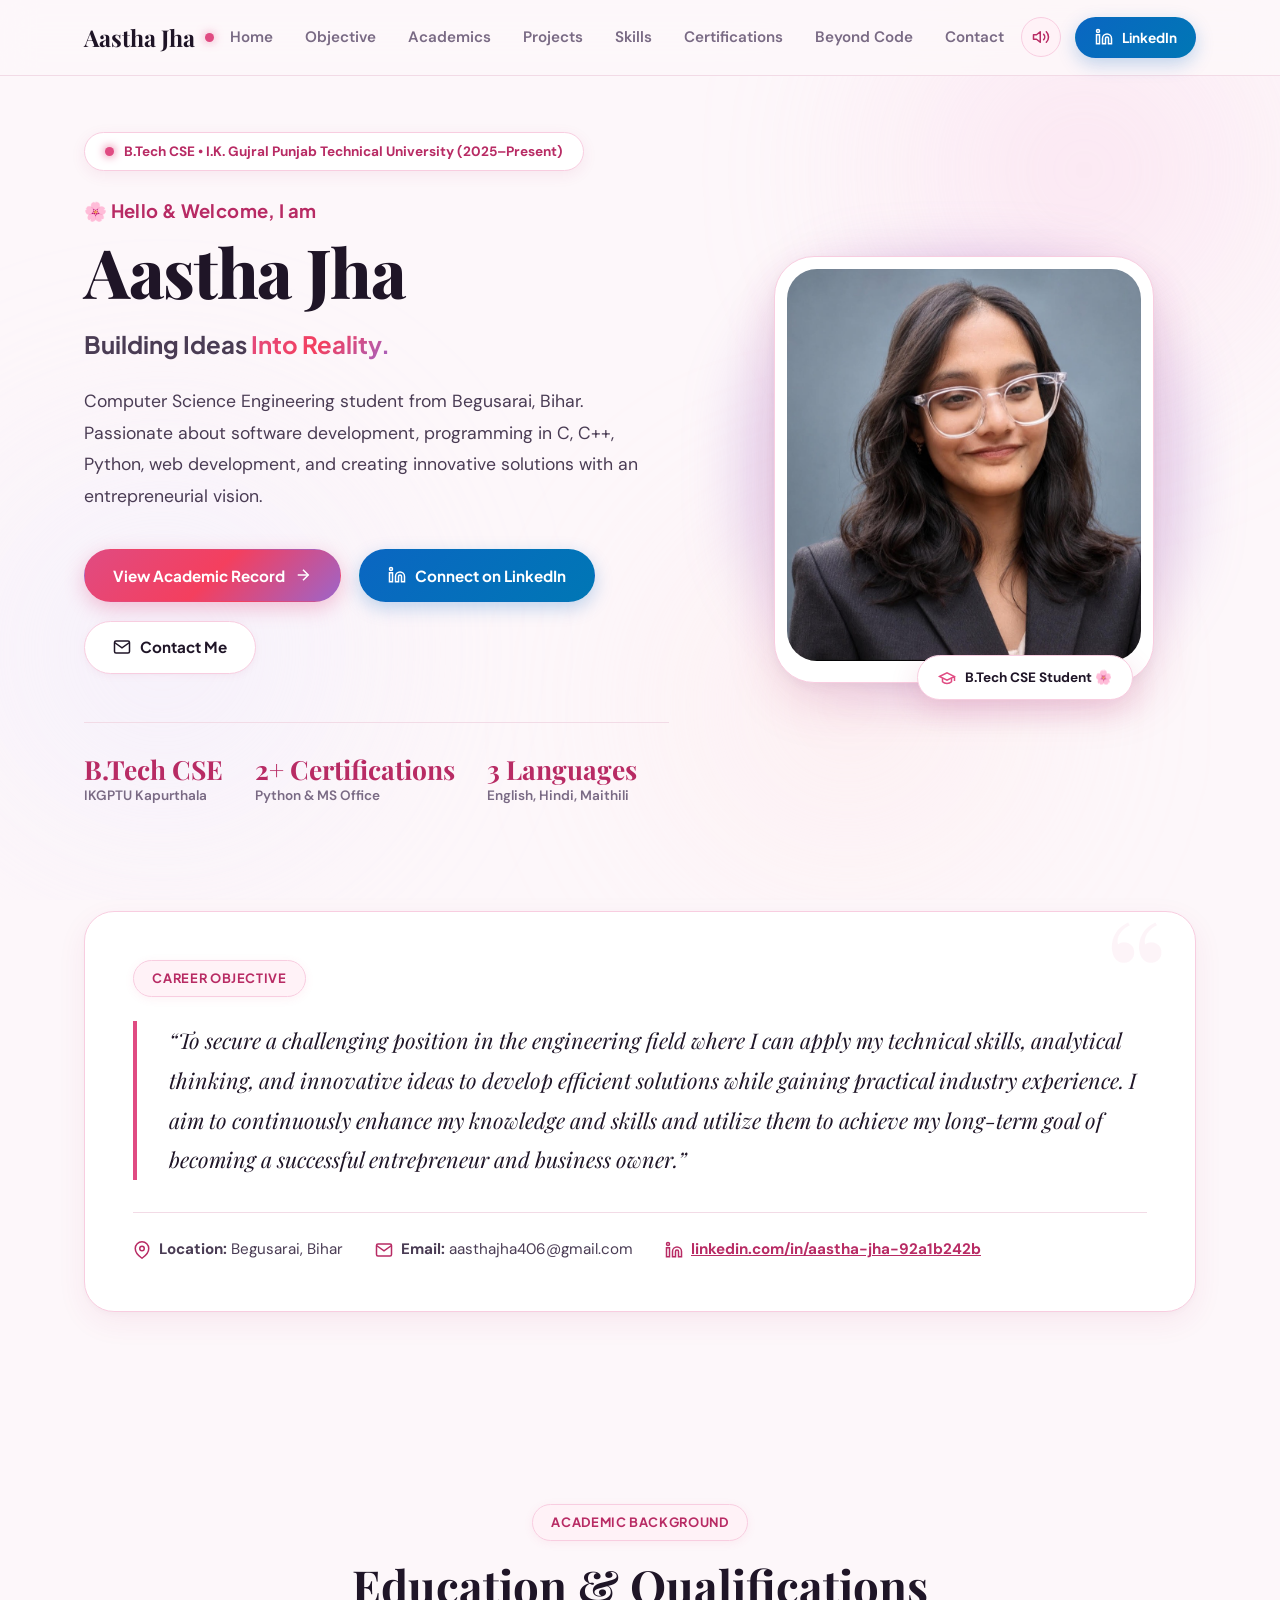
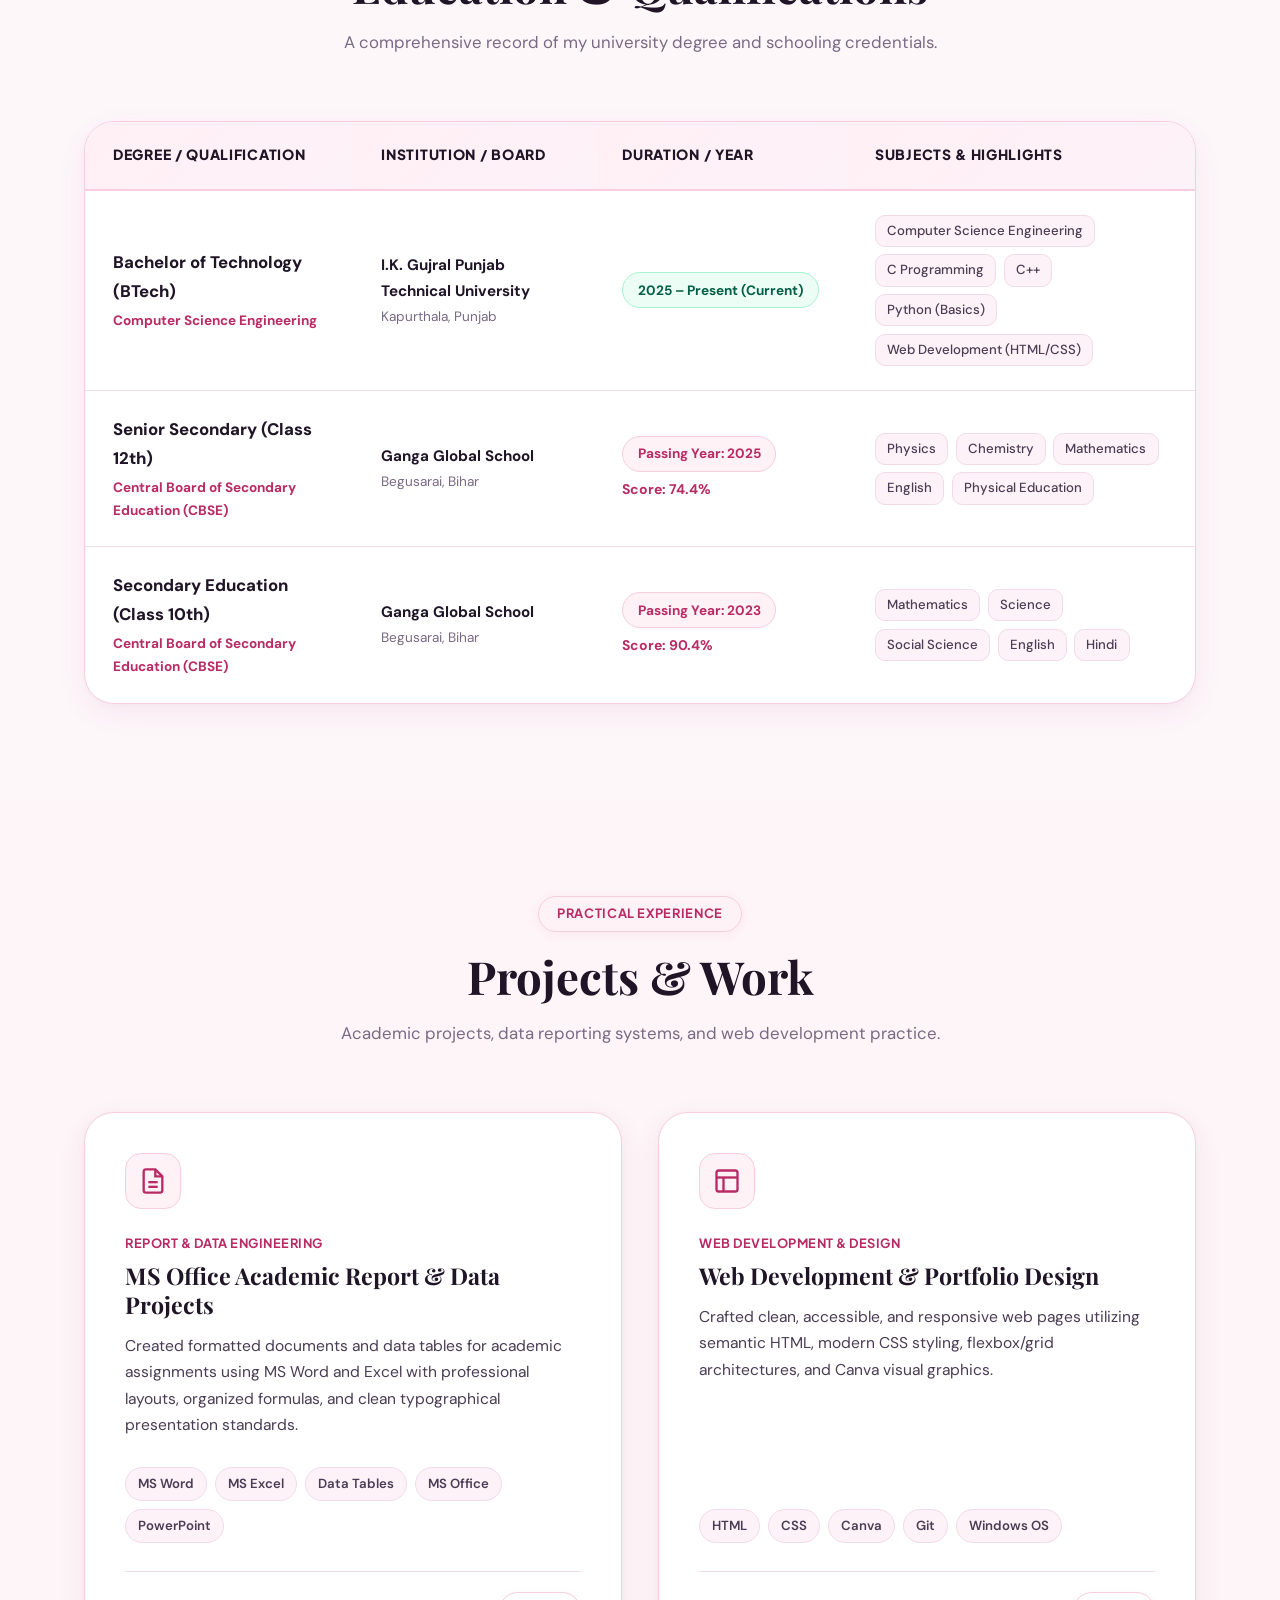
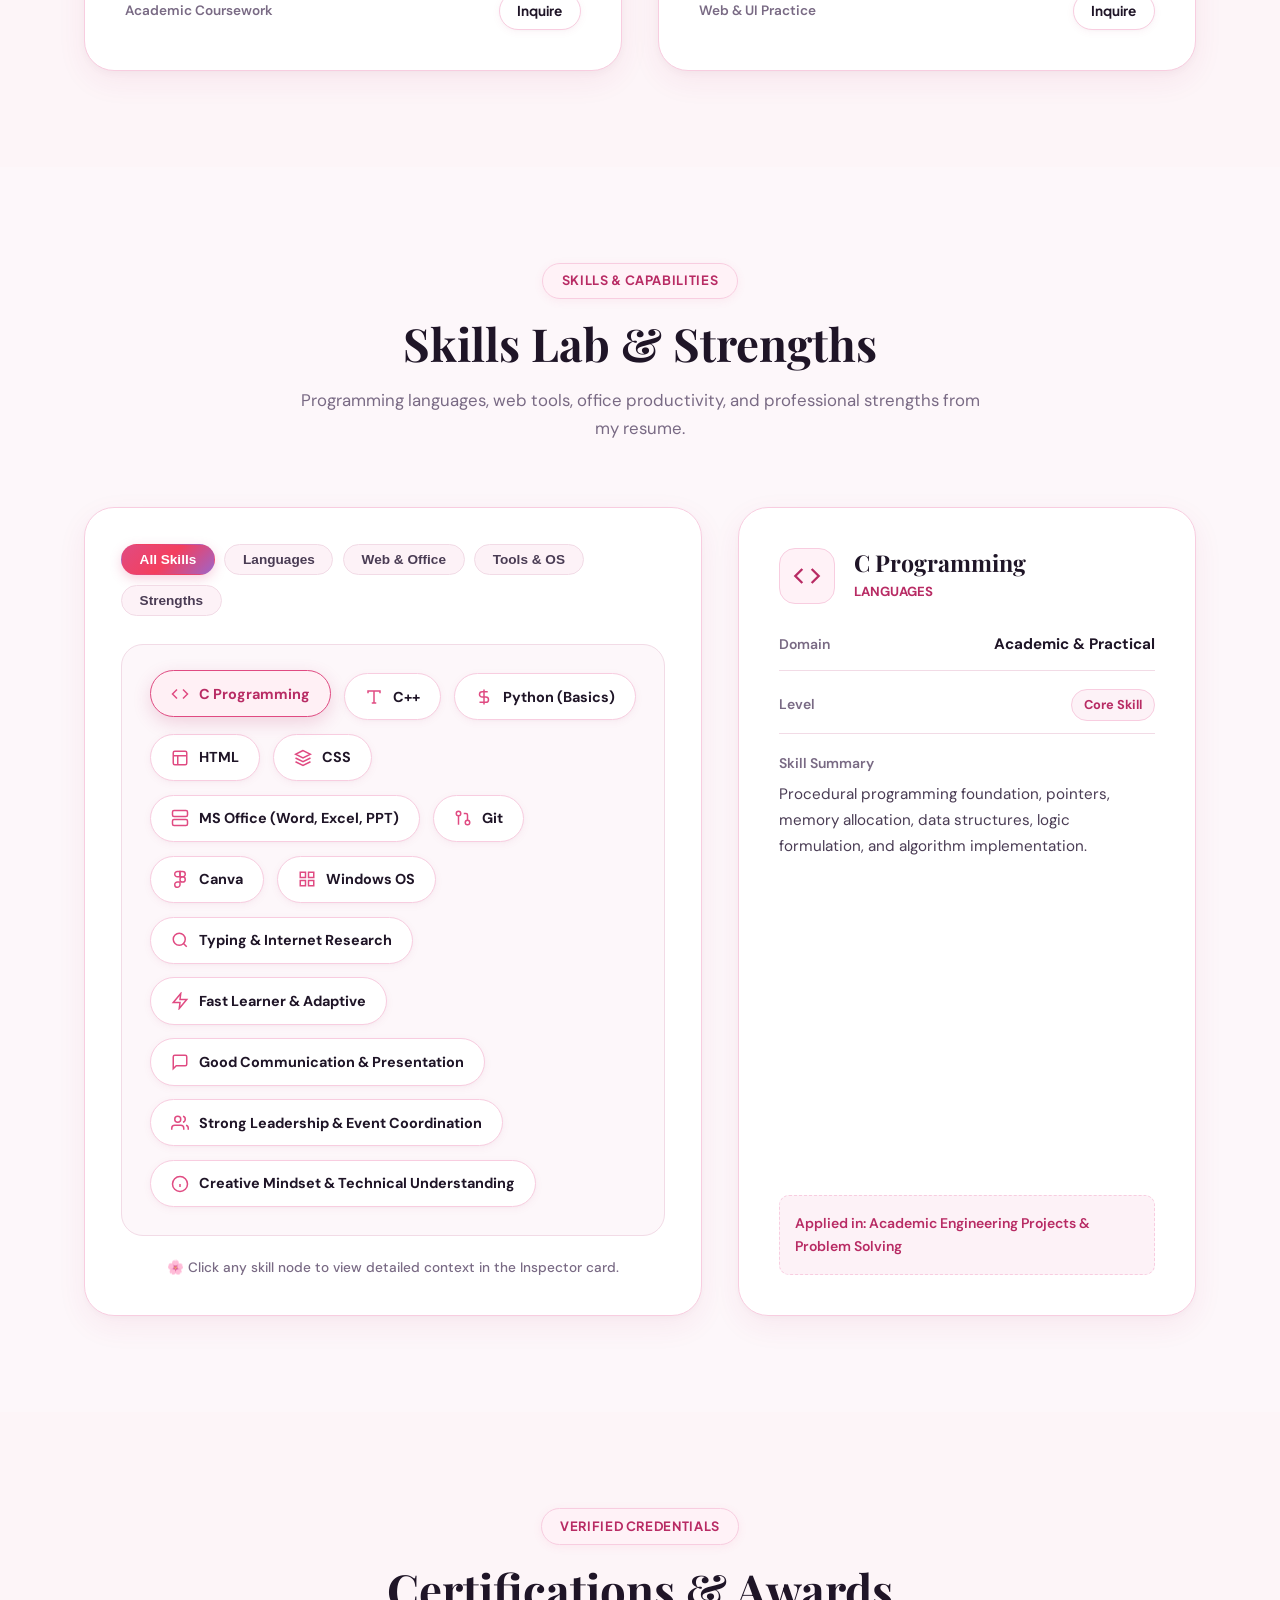
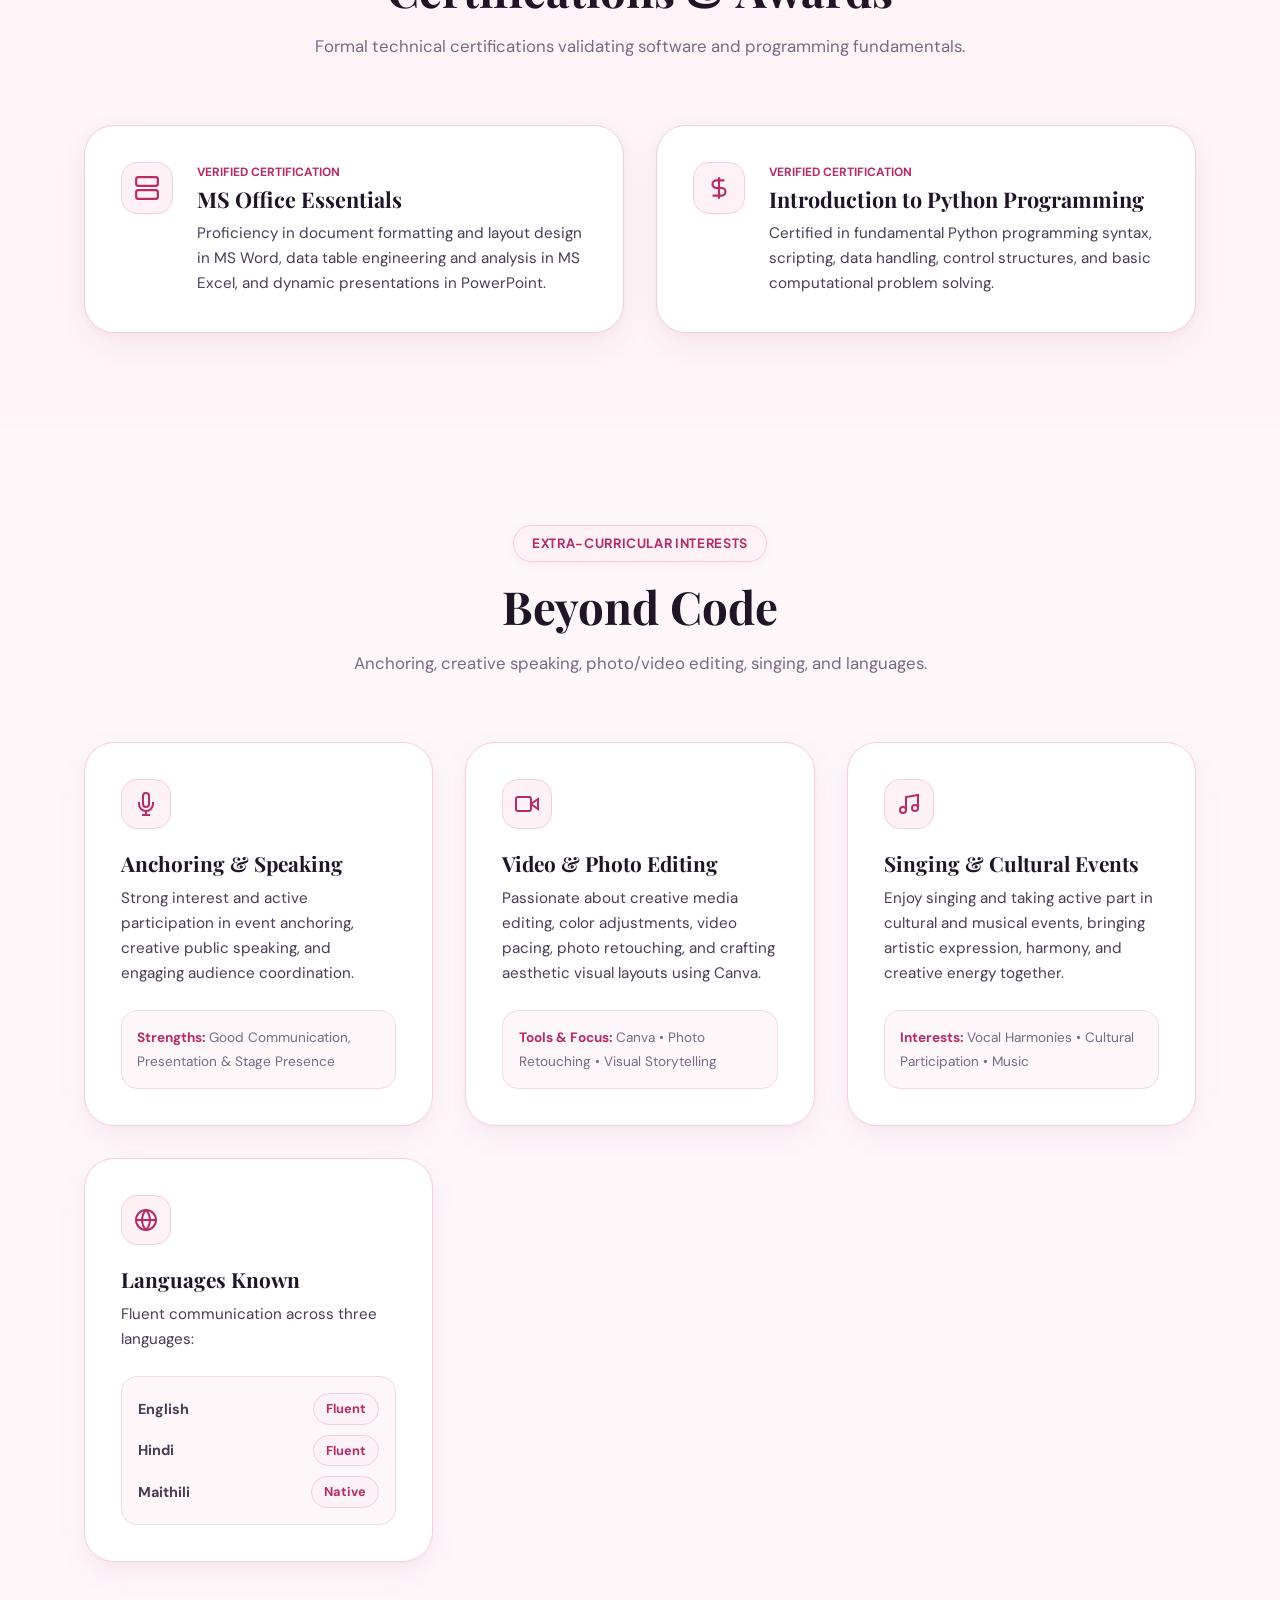
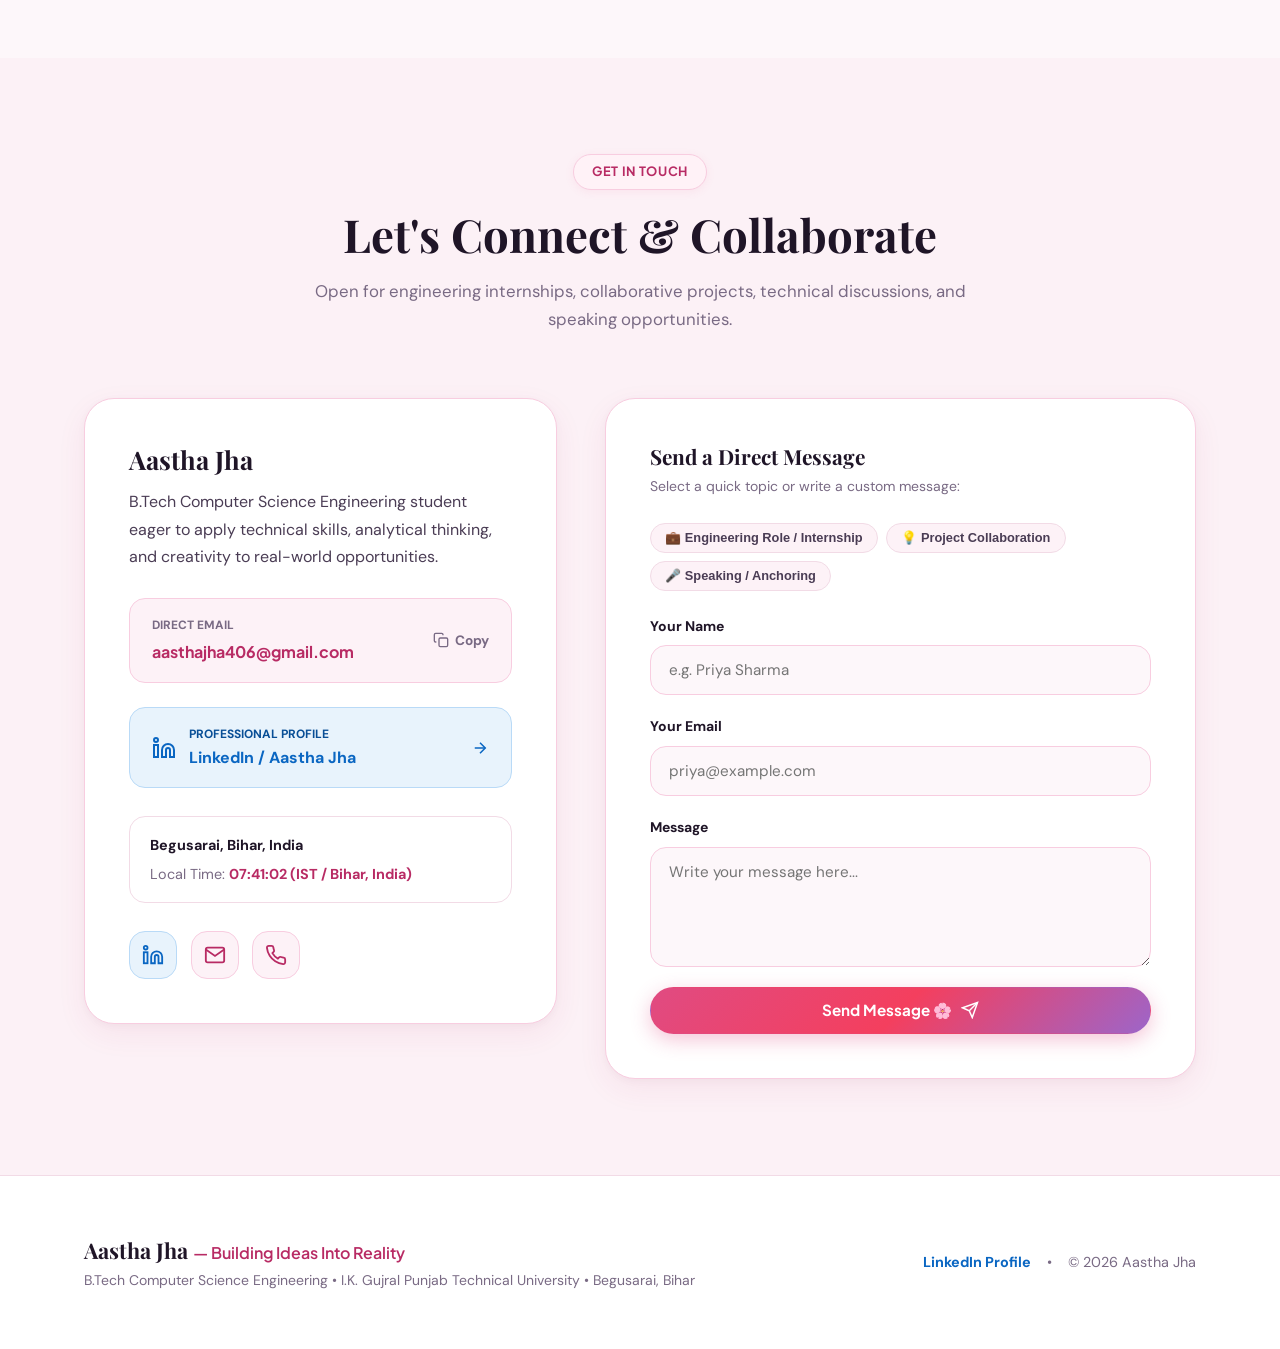
==== commit eacfd10a: "Add files via upload" ====
--- a/index.html
+++ b/index.html
@@ -254,6 +254,7 @@
                   </td>
                   <td>
                     <span class="badge-year">Passing Year: 2025</span>
+                    <div style="margin-top: 0.35rem; font-weight: 700; font-size: 0.875rem; color: var(--accent-pink-dark);">Score: 74.4%</div>
                   </td>
                   <td>
                     <div class="subject-pills">
@@ -278,6 +279,7 @@
                   </td>
                   <td>
                     <span class="badge-year">Passing Year: 2023</span>
+                    <div style="margin-top: 0.35rem; font-weight: 700; font-size: 0.875rem; color: var(--accent-pink-dark);">Score: 90.4%</div>
                   </td>
                   <td>
                     <div class="subject-pills">
@@ -539,17 +541,11 @@
             </div>
             <h3 class="beyond-title">Video &amp; Photo Editing</h3>
             <p class="beyond-desc">
-              Passionate about creative media editing, color adjustments, video transitions, and Canva visual graphics.
-            </p>
-
-            <div class="media-showcase-widget">
-              <div style="display: flex; justify-content: space-between; font-size: 0.8rem; color: var(--text-muted); font-weight: 600;">
-                <span>Interactive Timeline Scrubber</span>
-                <span id="media-timestamp">00:35 / 01:00</span>
-              </div>
-              <div class="media-timeline-bar" id="media-scrubber" title="Click to scrub timeline">
-                <div class="media-timeline-fill" id="media-scrubber-fill" style="width: 58%;"></div>
-              </div>
+              Passionate about creative media editing, color adjustments, video pacing, photo retouching, and crafting aesthetic visual layouts using Canva.
+            </p>
+
+            <div style="background: #fdf7fa; border: 1px solid var(--border-light); border-radius: var(--radius-md); padding: 0.95rem; font-size: 0.85rem; color: var(--text-muted);">
+              <span style="font-weight: 700; color: var(--accent-pink-dark);">Tools &amp; Focus:</span> Canva &bull; Photo Retouching &bull; Visual Storytelling
             </div>
           </div>
 
@@ -560,28 +556,11 @@
             </div>
             <h3 class="beyond-title">Singing &amp; Cultural Events</h3>
             <p class="beyond-desc">
-              Enjoy singing and taking active part in cultural and musical events, bringing creativity and harmony together.
-            </p>
-
-            <div class="audio-player-widget">
-              <div class="player-header">
-                <div class="track-info">
-                  <h5 id="current-track-title">Singing Harmonies</h5>
-                  <p>Soft Melodic Tone</p>
-                </div>
-                <button class="play-pause-btn" id="play-ambient-btn" aria-label="Play or Pause Melody">
-                  <svg viewBox="0 0 24 24" width="14" height="14"><polygon points="5 3 19 12 5 21 5 3" fill="currentColor"/></svg>
-                </button>
-              </div>
-
-              <div class="visualizer-bars" id="visualizer-bars">
-                <div class="v-bar"></div>
-                <div class="v-bar"></div>
-                <div class="v-bar"></div>
-                <div class="v-bar"></div>
-                <div class="v-bar"></div>
-                <div class="v-bar"></div>
-              </div>
+              Enjoy singing and taking active part in cultural and musical events, bringing artistic expression, harmony, and creative energy together.
+            </p>
+
+            <div style="background: #fdf7fa; border: 1px solid var(--border-light); border-radius: var(--radius-md); padding: 0.95rem; font-size: 0.85rem; color: var(--text-muted);">
+              <span style="font-weight: 700; color: var(--accent-pink-dark);">Interests:</span> Vocal Harmonies &bull; Cultural Participation &bull; Music
             </div>
           </div>
 
@@ -602,7 +581,7 @@
               </div>
               <div style="display: flex; justify-content: space-between; align-items: center;">
                 <span style="font-weight: 700; font-size: 0.9rem;">Hindi</span>
-                <span class="proficiency-pill">Native</span>
+                <span class="proficiency-pill">Fluent</span>
               </div>
               <div style="display: flex; justify-content: space-between; align-items: center;">
                 <span style="font-weight: 700; font-size: 0.9rem;">Maithili</span>
